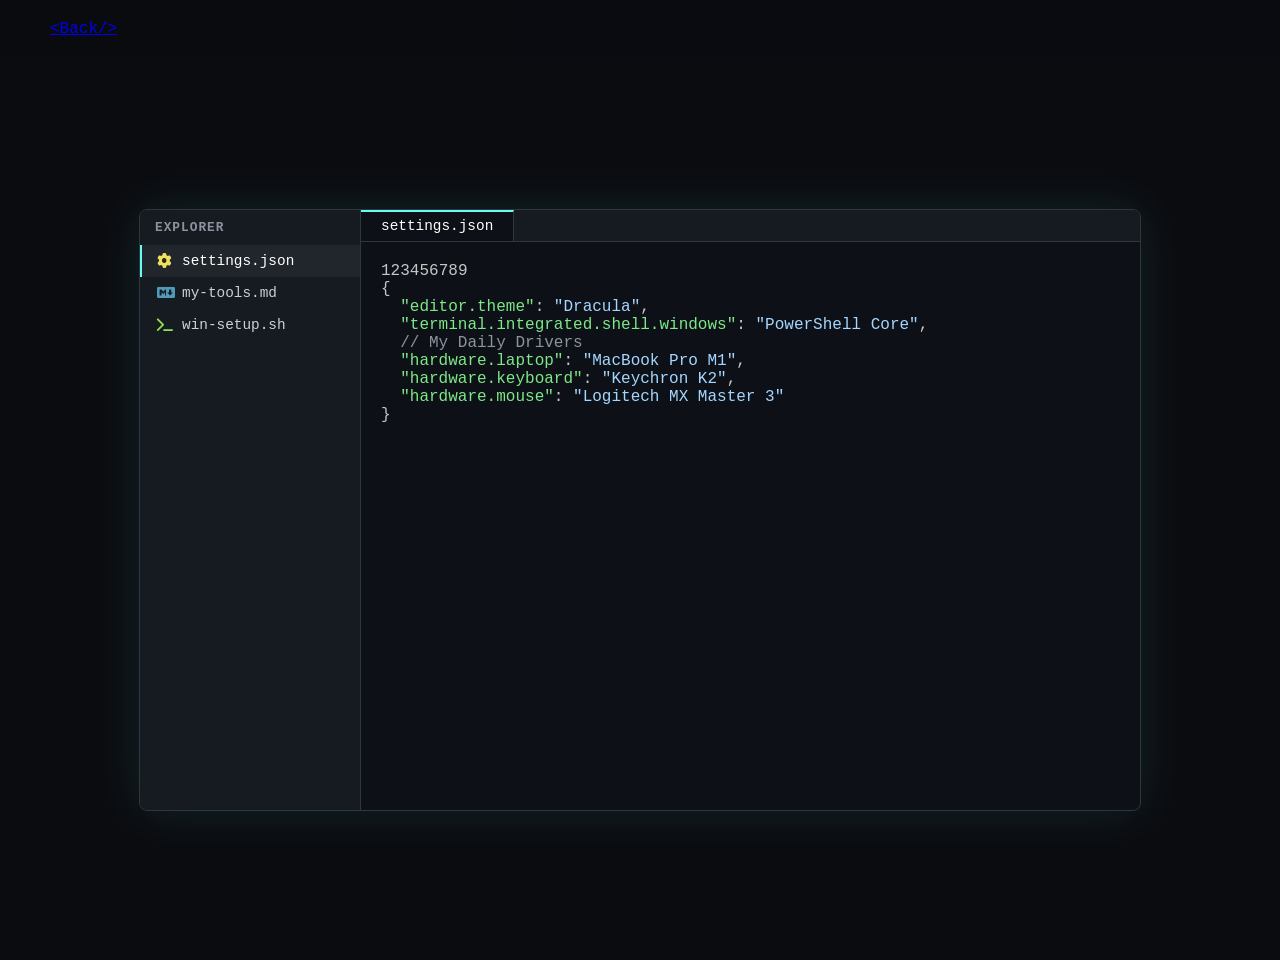
==== setup.html @ cd785102 "Add initial setup.html file with structure and content" ====
<!DOCTYPE html>
<html lang="en">
<head>
  <meta charset="UTF-8">
  <meta name="viewport" content="width=device-width, initial-scale=1.0">
  <title>My Setup | /uses</title>
  <link rel="stylesheet" href="styles.css">
  <link rel="stylesheet" href="https://cdnjs.cloudflare.com/ajax/libs/font-awesome/6.4.0/css/all.min.css">
</head>
<body class="setup-body">

  <nav class="navbar">
    <div class="logo"><a href="index.html">&lt;Back/&gt;</a></div>
  </nav>

  <div class="container setup-container">
    <div class="ide-window">
      
      <div class="ide-sidebar">
        <div class="sidebar-header">EXPLORER</div>
        <div class="file-item active" onclick="openFile('settings')">
          <i class="fas fa-cog file-icon json-icon"></i> settings.json
        </div>
        <div class="file-item" onclick="openFile('tools')">
          <i class="fab fa-markdown file-icon md-icon"></i> my-tools.md
        </div>
        <div class="file-item" onclick="openFile('scripts')">
          <i class="fas fa-terminal file-icon sh-icon"></i> win-setup.sh
        </div>
      </div>

      <div class="ide-content">
        
        <div class="ide-tabs">
          <div class="tab active" id="tab-settings">settings.json</div>
          <div class="tab" id="tab-tools" style="display:none;">my-tools.md</div>
          <div class="tab" id="tab-scripts" style="display:none;">win-setup.sh</div>
        </div>

        <div id="content-settings" class="code-view">
          <div class="line-numbers">
            <span>1</span><span>2</span><span>3</span><span>4</span><span>5</span><span>6</span><span>7</span><span>8</span><span>9</span>
          </div>
          <div class="code-text">
            <span class="bracket">{</span><br>
            &nbsp;&nbsp;<span class="key">"editor.theme"</span>: <span class="string">"Dracula"</span>,<br>
            &nbsp;&nbsp;<span class="key">"terminal.integrated.shell.windows"</span>: <span class="string">"PowerShell Core"</span>,<br>
            &nbsp;&nbsp;<span class="comment">// My Daily Drivers</span><br>
            &nbsp;&nbsp;<span class="key">"hardware.laptop"</span>: <span class="string">"MacBook Pro M1"</span>,<br>
            &nbsp;&nbsp;<span class="key">"hardware.keyboard"</span>: <span class="string">"Keychron K2"</span>,<br>
            &nbsp;&nbsp;<span class="key">"hardware.mouse"</span>: <span class="string">"Logitech MX Master 3"</span><br>
            <span class="bracket">}</span>
          </div>
        </div>

        <div id="content-tools" class="code-view" style="display:none;">
          <div class="markdown-view">
            <h1># My Software Arsenal</h1>
            <p>Here is a list of the tools I use to stay productive.</p>
            
            <br>
            <h2>## Privacy & Security</h2>
            <ul>
              <li><strong>Proton Mail:</strong> Encrypted email for safety.</li>
              <li><strong>Proton VPN:</strong> Essential for public Wi-Fi.</li>
              <li><strong>Bitwarden:</strong> Open source password management.</li>
            </ul>

            <br>
            <h2>## Development</h2>
            <ul>
              <li><strong>JetBrains Toolbox:</strong> The best way to manage IntelliJ, WebStorm, and PyCharm.</li>
              <li><strong>VS Code:</strong> For quick edits and web dev.</li>
              <li><strong>Docker Desktop:</strong> Containerization made easy.</li>
            </ul>
          </div>
        </div>

        <div id="content-scripts" class="code-view" style="display:none;">
          <div class="code-text">
            <span class="comment"># Windows Setup / Debloat Script</span><br>
            <span class="keyword">echo</span> <span class="string">"Starting system optimization..."</span><br>
            <br>
            <span class="comment"># 1. Install Package Manager (Winget/Scoop)</span><br>
            <span class="function">iwr</span> -useb get.scoop.sh | <span class="function">iex</span><br>
            <br>
            <span class="comment"># 2. Install Essentials</span><br>
            <span class="function">scoop</span> install git nodejs-lts python<br>
            <br>
            <span class="comment"># 3. Activation & Tools (Placeholder)</span><br>
            <span class="keyword">echo</span> <span class="string">"Running custom activation scripts..."</span><br>
            <span class="comment"># Add your preferred scripts here (e.g. MAS references)</span><br>
            <span class="function">./activate-all.ps1</span>
          </div>
        </div>

      </div>
    </div>
  </div>

  <script src="script.js"></script>
</body>
</html>
---- styles.css ----
/* --- Base Variables --- */
:root {
  --bg-color: #0b0c10;
  --bg-secondary: #1f2833;
  --accent: #66fcf1; /* Cyberpunk Cyan */
  --text-main: #c5c6c7;
  --sidebar-bg: #161b22;
  --ide-bg: #0d1117;
}

body { background-color: var(--bg-color); color: var(--text-main); margin: 0; font-family: 'Segoe UI', monospace; overflow-x: hidden; }

/* Matrix Background Canvas */
#matrixCanvas {
  position: fixed; top: 0; left: 0; width: 100%; height: 100%; z-index: -1; opacity: 0.15;
}

/* --- IDE Layout for setup.html --- */
.setup-container { display: flex; align-items: center; justify-content: center; min-height: 100vh; padding-top: 60px; }
.ide-window {
  display: flex; width: 90%; max-width: 1000px; height: 600px;
  background: var(--ide-bg); border: 1px solid #30363d; border-radius: 8px; overflow: hidden;
  box-shadow: 0 0 50px rgba(102, 252, 241, 0.1);
}

/* Sidebar */
.ide-sidebar { width: 220px; background: var(--sidebar-bg); border-right: 1px solid #30363d; display: flex; flex-direction: column; }
.sidebar-header { padding: 10px 15px; font-size: 0.8rem; font-weight: bold; color: #8b949e; letter-spacing: 1px; }
.file-item {
  padding: 8px 15px; cursor: pointer; display: flex; align-items: center; gap: 10px; font-size: 0.9rem; color: #c9d1d9; border-left: 2px solid transparent;
}
.file-item:hover { background: #21262d; }
.file-item.active { background: #21262d; border-left: 2px solid var(--accent); color: #fff; }
.file-icon { width: 15px; }
.json-icon { color: #f1e05a; }
.md-icon { color: #519aba; }
.sh-icon { color: #89e051; }

/* Main Content */
.ide-content { flex: 1; display: flex; flex-direction: column; }
.ide-tabs { display: flex; background: var(--sidebar-bg); height: 35px; border-bottom: 1px solid #30363d; }
.tab {
  padding: 0 20px; display: flex; align-items: center; font-size: 0.9rem; cursor: pointer; color: #8b949e; border-right: 1px solid #30363d;
}
.tab.active { background: var(--ide-bg); color: #fff; border-top: 2px solid var(--accent); }

.code-view { padding: 20px; font-family: 'Consolas', monospace; overflow-y: auto; height: 100%; }
.markdown-view h1 { color: var(--accent); font-size: 1.5rem; }
.markdown-view ul { margin-left: 20px; }
.markdown-view li { margin-bottom: 5px; }

/* Code Syntax Highlighting */
.key { color: #7ee787; } .string { color: #a5d6ff; } .comment { color: #8b949e; }
.keyword { color: #ff7b72; } .function { color: #d2a8ff; }

/* --- Marquee --- */
.tech-marquee { background: var(--accent); color: #000; padding: 10px 0; overflow: hidden; white-space: nowrap; transform: rotate(-2deg); margin: 50px 0; }
.marquee-content { display: inline-block; animation: scroll 20s linear infinite; }
.marquee-content span { font-weight: bold; font-size: 1.2rem; margin: 0 30px; text-transform: uppercase; }
@keyframes scroll { 0% { transform: translateX(0); } 100% { transform: translateX(-50%); } }

/* (Include previous Navbar and Hero styles here, keeping colors consistent with above) */
.navbar { position: fixed; width: 100%; padding: 20px 50px; display: flex; justify-content: space-between; z-index: 100; background: rgba(11, 12, 16, 0.9); }
.nav-links { list-style: none; display: flex; gap: 20px; }
.nav-links a { text-decoration: none; color: #fff; font-weight: 500; }
.hero { height: 100vh; display: flex; align-items: center; justify-content: center; text-align: center; }
.hero h1 { font-size: 4rem; margin: 0; }
.btn { padding: 10px 30px; border-radius: 5px; text-decoration: none; margin: 10px; display: inline-block; transition: 0.3s; }
.primary { background: var(--accent); color: #000; font-weight: bold; }
.secondary { border: 2px solid var(--accent); color: var(--accent); }
.secondary:hover { background: var(--accent); color: #000; }
.section { padding: 80px 20px; }
.project-card { background: var(--bg-secondary); padding: 30px; margin: 20px 0; border-
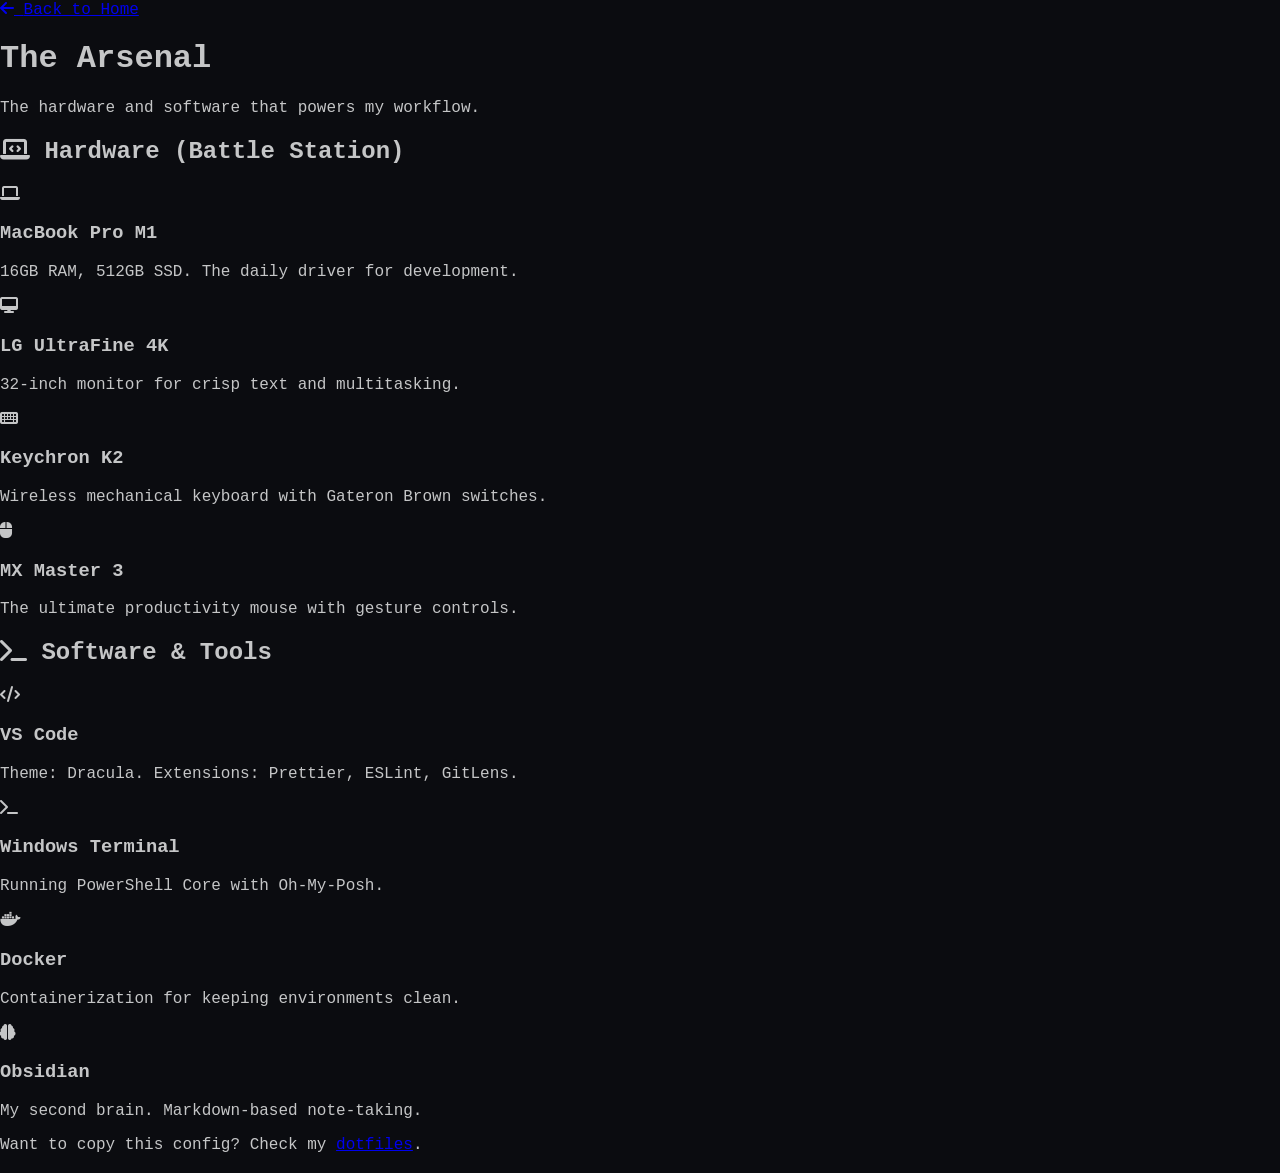
==== commit 8ef81388: "Refactor setup.html structure and content" ====
--- a/setup.html
+++ b/setup.html
@@ -7,96 +7,92 @@
   <link rel="stylesheet" href="styles.css">
   <link rel="stylesheet" href="https://cdnjs.cloudflare.com/ajax/libs/font-awesome/6.4.0/css/all.min.css">
 </head>
-<body class="setup-body">
+<body>
 
-  <nav class="navbar">
-    <div class="logo"><a href="index.html">&lt;Back/&gt;</a></div>
-  </nav>
+  <div class="cursor-dot"></div>
+  <div class="cursor-outline"></div>
 
-  <div class="container setup-container">
-    <div class="ide-window">
-      
-      <div class="ide-sidebar">
-        <div class="sidebar-header">EXPLORER</div>
-        <div class="file-item active" onclick="openFile('settings')">
-          <i class="fas fa-cog file-icon json-icon"></i> settings.json
-        </div>
-        <div class="file-item" onclick="openFile('tools')">
-          <i class="fab fa-markdown file-icon md-icon"></i> my-tools.md
-        </div>
-        <div class="file-item" onclick="openFile('scripts')">
-          <i class="fas fa-terminal file-icon sh-icon"></i> win-setup.sh
-        </div>
-      </div>
+  <div class="background-mesh"></div>
 
-      <div class="ide-content">
+  <a href="index.html" class="back-floater glass">
+    <i class="fas fa-arrow-left"></i> <span>Back to Home</span>
+  </a>
+
+  <div class="container setup-page">
+    <header class="setup-header">
+      <h1 class="glitch-text">The Arsenal</h1>
+      <p>The hardware and software that powers my workflow.</p>
+    </header>
+
+    <section class="setup-category">
+      <h2 class="category-title"><i class="fas fa-laptop-code"></i> Hardware (Battle Station)</h2>
+      <div class="setup-grid">
         
-        <div class="ide-tabs">
-          <div class="tab active" id="tab-settings">settings.json</div>
-          <div class="tab" id="tab-tools" style="display:none;">my-tools.md</div>
-          <div class="tab" id="tab-scripts" style="display:none;">win-setup.sh</div>
+        <div class="setup-card glass-card" data-tilt>
+          <div class="icon-box"><i class="fas fa-laptop"></i></div>
+          <h3>MacBook Pro M1</h3>
+          <p>16GB RAM, 512GB SSD. The daily driver for development.</p>
         </div>
 
-        <div id="content-settings" class="code-view">
-          <div class="line-numbers">
-            <span>1</span><span>2</span><span>3</span><span>4</span><span>5</span><span>6</span><span>7</span><span>8</span><span>9</span>
-          </div>
-          <div class="code-text">
-            <span class="bracket">{</span><br>
-            &nbsp;&nbsp;<span class="key">"editor.theme"</span>: <span class="string">"Dracula"</span>,<br>
-            &nbsp;&nbsp;<span class="key">"terminal.integrated.shell.windows"</span>: <span class="string">"PowerShell Core"</span>,<br>
-            &nbsp;&nbsp;<span class="comment">// My Daily Drivers</span><br>
-            &nbsp;&nbsp;<span class="key">"hardware.laptop"</span>: <span class="string">"MacBook Pro M1"</span>,<br>
-            &nbsp;&nbsp;<span class="key">"hardware.keyboard"</span>: <span class="string">"Keychron K2"</span>,<br>
-            &nbsp;&nbsp;<span class="key">"hardware.mouse"</span>: <span class="string">"Logitech MX Master 3"</span><br>
-            <span class="bracket">}</span>
-          </div>
+        <div class="setup-card glass-card" data-tilt>
+          <div class="icon-box"><i class="fas fa-desktop"></i></div>
+          <h3>LG UltraFine 4K</h3>
+          <p>32-inch monitor for crisp text and multitasking.</p>
         </div>
 
-        <div id="content-tools" class="code-view" style="display:none;">
-          <div class="markdown-view">
-            <h1># My Software Arsenal</h1>
-            <p>Here is a list of the tools I use to stay productive.</p>
-            
-            <br>
-            <h2>## Privacy & Security</h2>
-            <ul>
-              <li><strong>Proton Mail:</strong> Encrypted email for safety.</li>
-              <li><strong>Proton VPN:</strong> Essential for public Wi-Fi.</li>
-              <li><strong>Bitwarden:</strong> Open source password management.</li>
-            </ul>
-
-            <br>
-            <h2>## Development</h2>
-            <ul>
-              <li><strong>JetBrains Toolbox:</strong> The best way to manage IntelliJ, WebStorm, and PyCharm.</li>
-              <li><strong>VS Code:</strong> For quick edits and web dev.</li>
-              <li><strong>Docker Desktop:</strong> Containerization made easy.</li>
-            </ul>
-          </div>
+        <div class="setup-card glass-card" data-tilt>
+          <div class="icon-box"><i class="fas fa-keyboard"></i></div>
+          <h3>Keychron K2</h3>
+          <p>Wireless mechanical keyboard with Gateron Brown switches.</p>
         </div>
 
-        <div id="content-scripts" class="code-view" style="display:none;">
-          <div class="code-text">
-            <span class="comment"># Windows Setup / Debloat Script</span><br>
-            <span class="keyword">echo</span> <span class="string">"Starting system optimization..."</span><br>
-            <br>
-            <span class="comment"># 1. Install Package Manager (Winget/Scoop)</span><br>
-            <span class="function">iwr</span> -useb get.scoop.sh | <span class="function">iex</span><br>
-            <br>
-            <span class="comment"># 2. Install Essentials</span><br>
-            <span class="function">scoop</span> install git nodejs-lts python<br>
-            <br>
-            <span class="comment"># 3. Activation & Tools (Placeholder)</span><br>
-            <span class="keyword">echo</span> <span class="string">"Running custom activation scripts..."</span><br>
-            <span class="comment"># Add your preferred scripts here (e.g. MAS references)</span><br>
-            <span class="function">./activate-all.ps1</span>
-          </div>
+        <div class="setup-card glass-card" data-tilt>
+          <div class="icon-box"><i class="fas fa-mouse"></i></div>
+          <h3>MX Master 3</h3>
+          <p>The ultimate productivity mouse with gesture controls.</p>
         </div>
 
       </div>
+    </section>
+
+    <section class="setup-category">
+      <h2 class="category-title"><i class="fas fa-terminal"></i> Software & Tools</h2>
+      <div class="setup-grid">
+        
+        <div class="setup-card glass-card" data-tilt>
+          <div class="icon-box code"><i class="fas fa-code"></i></div>
+          <h3>VS Code</h3>
+          <p>Theme: Dracula. Extensions: Prettier, ESLint, GitLens.</p>
+        </div>
+
+        <div class="setup-card glass-card" data-tilt>
+          <div class="icon-box terminal"><i class="fas fa-terminal"></i></div>
+          <h3>Windows Terminal</h3>
+          <p>Running PowerShell Core with Oh-My-Posh.</p>
+        </div>
+
+        <div class="setup-card glass-card" data-tilt>
+          <div class="icon-box docker"><i class="fab fa-docker"></i></div>
+          <h3>Docker</h3>
+          <p>Containerization for keeping environments clean.</p>
+        </div>
+
+        <div class="setup-card glass-card" data-tilt>
+          <div class="icon-box obsidian"><i class="fas fa-brain"></i></div>
+          <h3>Obsidian</h3>
+          <p>My second brain. Markdown-based note-taking.</p>
+        </div>
+
+      </div>
+    </section>
+
+  </div>
+
+  <footer class="glass-footer">
+    <div class="container footer-content">
+      <p>Want to copy this config? Check my <a href="#" class="accent">dotfiles</a>.</p>
     </div>
-  </div>
+  </footer>
 
   <script src="script.js"></script>
 </body>
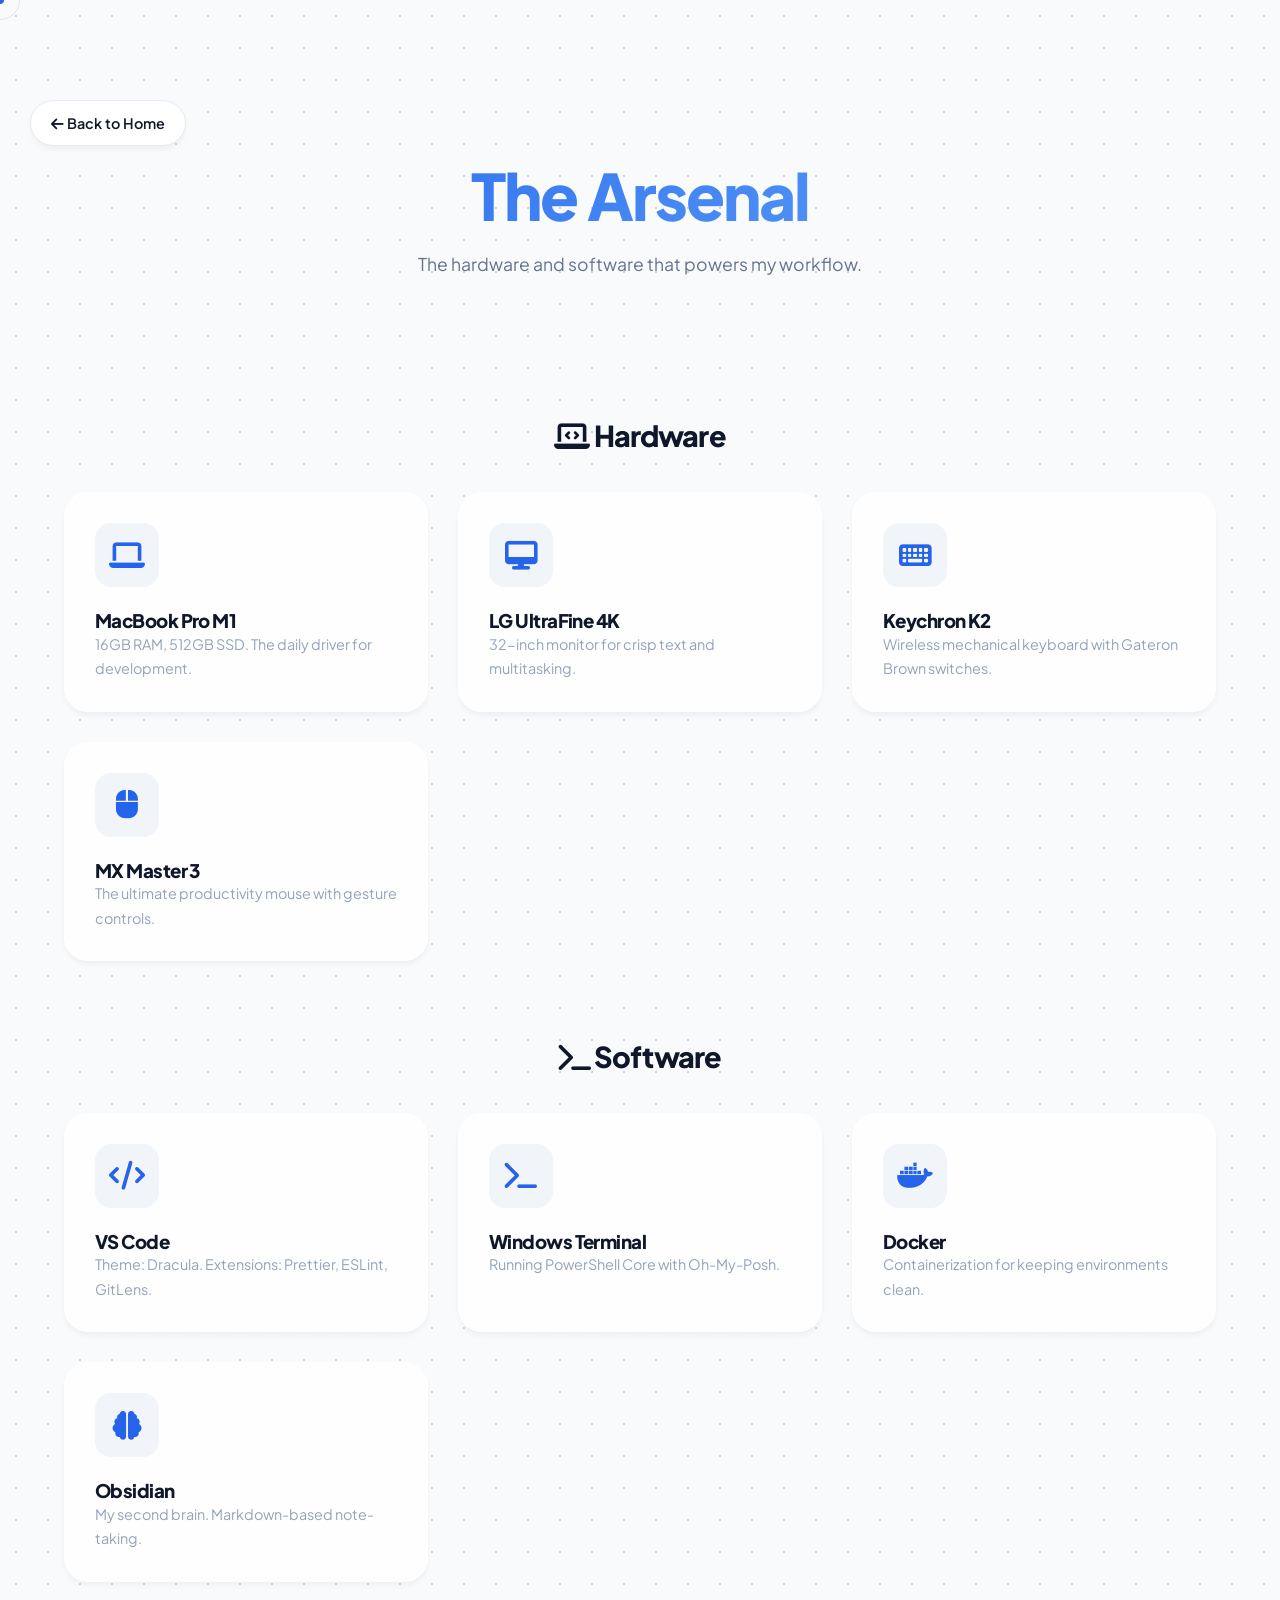
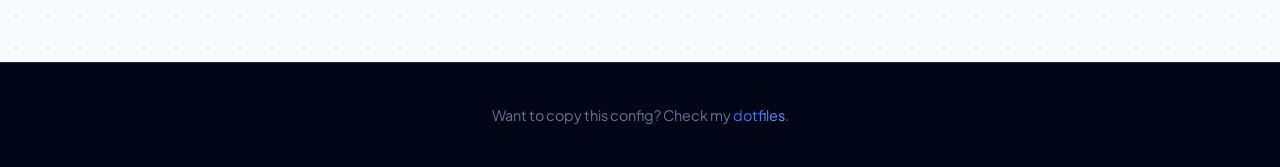
==== commit e9ea270b: "dasssd" ====
--- a/setup.html
+++ b/setup.html
@@ -6,81 +6,78 @@
   <title>My Setup | /uses</title>
   <link rel="stylesheet" href="styles.css">
   <link rel="stylesheet" href="https://cdnjs.cloudflare.com/ajax/libs/font-awesome/6.4.0/css/all.min.css">
+  <link href="https://fonts.googleapis.com/css2?family=Plus+Jakarta+Sans:wght@300;400;500;600;700;800&display=swap" rel="stylesheet">
 </head>
-<body>
+<body class="bg-light-pattern"> <div class="cursor-dot"></div>
+  <div class="cursor-circle"></div>
 
-  <div class="cursor-dot"></div>
-  <div class="cursor-outline"></div>
-
-  <div class="background-mesh"></div>
-
-  <a href="index.html" class="back-floater glass">
+  <a href="index.html" class="back-floater">
     <i class="fas fa-arrow-left"></i> <span>Back to Home</span>
   </a>
 
   <div class="container setup-page">
     <header class="setup-header">
-      <h1 class="glitch-text">The Arsenal</h1>
-      <p>The hardware and software that powers my workflow.</p>
+      <h1 class="text-primary">The Arsenal</h1>
+      <p class="section-subtitle center">The hardware and software that powers my workflow.</p>
     </header>
 
     <section class="setup-category">
-      <h2 class="category-title"><i class="fas fa-laptop-code"></i> Hardware (Battle Station)</h2>
+      <h2 class="section-title center" style="font-size: 1.8rem; margin-bottom: 40px;"><i class="fas fa-laptop-code"></i> Hardware</h2>
       <div class="setup-grid">
-        
-        <div class="setup-card glass-card" data-tilt>
-          <div class="icon-box"><i class="fas fa-laptop"></i></div>
+
+        <div class="setup-card glass-card">
+          <div class="bento-icon"><i class="fas fa-laptop"></i></div>
           <h3>MacBook Pro M1</h3>
-          <p>16GB RAM, 512GB SSD. The daily driver for development.</p>
+          <p class="contact-desc" style="font-size: 0.9rem; margin-bottom: 0;">16GB RAM, 512GB SSD. The daily driver for development.</p>
         </div>
 
-        <div class="setup-card glass-card" data-tilt>
-          <div class="icon-box"><i class="fas fa-desktop"></i></div>
+        <div class="setup-card glass-card">
+          <div class="bento-icon"><i class="fas fa-desktop"></i></div>
           <h3>LG UltraFine 4K</h3>
-          <p>32-inch monitor for crisp text and multitasking.</p>
+          <p class="contact-desc" style="font-size: 0.9rem; margin-bottom: 0;">32-inch monitor for crisp text and multitasking.</p>
         </div>
 
-        <div class="setup-card glass-card" data-tilt>
-          <div class="icon-box"><i class="fas fa-keyboard"></i></div>
+        <div class="setup-card glass-card">
+          <div class="bento-icon"><i class="fas fa-keyboard"></i></div>
           <h3>Keychron K2</h3>
-          <p>Wireless mechanical keyboard with Gateron Brown switches.</p>
+          <p class="contact-desc" style="font-size: 0.9rem; margin-bottom: 0;">Wireless mechanical keyboard with Gateron Brown switches.</p>
         </div>
 
-        <div class="setup-card glass-card" data-tilt>
-          <div class="icon-box"><i class="fas fa-mouse"></i></div>
+        <div class="setup-card glass-card">
+          <div class="bento-icon"><i class="fas fa-mouse"></i></div>
           <h3>MX Master 3</h3>
-          <p>The ultimate productivity mouse with gesture controls.</p>
+          <p class="contact-desc" style="font-size: 0.9rem; margin-bottom: 0;">The ultimate productivity mouse with gesture controls.</p>
         </div>
 
       </div>
     </section>
 
     <section class="setup-category">
-      <h2 class="category-title"><i class="fas fa-terminal"></i> Software & Tools</h2>
+      <h2 class="section-title center" style="font-size: 1.8rem; margin-bottom: 40px;"><i class="fas fa-terminal"></i> Software</h2>
       <div class="setup-grid">
-        
-        <div class="setup-card glass-card" data-tilt>
-          <div class="icon-box code"><i class="fas fa-code"></i></div>
+
+        <div class="setup-card glass-card">
+          <div class="bento-icon"><i class="fas fa-code"></i></div>
           <h3>VS Code</h3>
-          <p>Theme: Dracula. Extensions: Prettier, ESLint, GitLens.</p>
+          <p class="contact-desc" style="font-size: 0.9rem; margin-bottom: 0;">Theme: Dracula. Extensions: Prettier, ESLint, GitLens.</p>
         </div>
 
-        <div class="setup-card glass-card" data-tilt>
-          <div class="icon-box terminal"><i class="fas fa-terminal"></i></div>
+        <div class="setup-card glass-card">
+          <div class="bento-icon"><i class="fas fa-terminal"></i></div>
           <h3>Windows Terminal</h3>
-          <p>Running PowerShell Core with Oh-My-Posh.</p>
+          <p class="contact-desc" style="font-size: 0.9rem; margin-bottom: 0;">Running PowerShell Core with Oh-My-Posh.</p>
         </div>
 
-        <div class="setup-card glass-card" data-tilt>
-          <div class="icon-box docker"><i class="fab fa-docker"></i></div>
+        <div class="setup-card glass-card">
+          <div class="bento-icon"><i class="fab fa-docker"></i></div>
           <h3>Docker</h3>
-          <p>Containerization for keeping environments clean.</p>
+          <p class="contact-desc" style="font-size: 0.9rem; margin-bottom: 0;">Containerization for keeping environments clean.</p>
         </div>
 
-        <div class="setup-card glass-card" data-tilt>
-          <div class="icon-box obsidian"><i class="fas fa-brain"></i></div>
+        <div class="setup-card glass-card">
+          <div class="bento-icon"><i class="fas fa-brain"></i></div>
           <h3>Obsidian</h3>
-          <p>My second brain. Markdown-based note-taking.</p>
+          <p class="contact-desc" style="font-size: 0.9rem; margin-bottom: 0;">My second brain. Markdown-based note-taking.</p>
         </div>
 
       </div>
@@ -88,12 +85,12 @@
 
   </div>
 
-  <footer class="glass-footer">
+  <footer class="footer">
     <div class="container footer-content">
-      <p>Want to copy this config? Check my <a href="#" class="accent">dotfiles</a>.</p>
+      <p>Want to copy this config? Check my <a href="#" class="text-primary">dotfiles</a>.</p>
     </div>
   </footer>
 
   <script src="script.js"></script>
 </body>
-</html>
+</html>
--- a/styles.css
+++ b/styles.css
@@ -1,73 +1,240 @@
-/* --- Base Variables --- */
+/* --- Variables --- */
 :root {
-  --bg-color: #0b0c10;
-  --bg-secondary: #1f2833;
-  --accent: #66fcf1; /* Cyberpunk Cyan */
-  --text-main: #c5c6c7;
-  --sidebar-bg: #161b22;
-  --ide-bg: #0d1117;
-}
-
-body { background-color: var(--bg-color); color: var(--text-main); margin: 0; font-family: 'Segoe UI', monospace; overflow-x: hidden; }
-
-/* Matrix Background Canvas */
-#matrixCanvas {
-  position: fixed; top: 0; left: 0; width: 100%; height: 100%; z-index: -1; opacity: 0.15;
-}
-
-/* --- IDE Layout for setup.html --- */
-.setup-container { display: flex; align-items: center; justify-content: center; min-height: 100vh; padding-top: 60px; }
-.ide-window {
-  display: flex; width: 90%; max-width: 1000px; height: 600px;
-  background: var(--ide-bg); border: 1px solid #30363d; border-radius: 8px; overflow: hidden;
-  box-shadow: 0 0 50px rgba(102, 252, 241, 0.1);
-}
-
-/* Sidebar */
-.ide-sidebar { width: 220px; background: var(--sidebar-bg); border-right: 1px solid #30363d; display: flex; flex-direction: column; }
-.sidebar-header { padding: 10px 15px; font-size: 0.8rem; font-weight: bold; color: #8b949e; letter-spacing: 1px; }
-.file-item {
-  padding: 8px 15px; cursor: pointer; display: flex; align-items: center; gap: 10px; font-size: 0.9rem; color: #c9d1d9; border-left: 2px solid transparent;
-}
-.file-item:hover { background: #21262d; }
-.file-item.active { background: #21262d; border-left: 2px solid var(--accent); color: #fff; }
-.file-icon { width: 15px; }
-.json-icon { color: #f1e05a; }
-.md-icon { color: #519aba; }
-.sh-icon { color: #89e051; }
-
-/* Main Content */
-.ide-content { flex: 1; display: flex; flex-direction: column; }
-.ide-tabs { display: flex; background: var(--sidebar-bg); height: 35px; border-bottom: 1px solid #30363d; }
-.tab {
-  padding: 0 20px; display: flex; align-items: center; font-size: 0.9rem; cursor: pointer; color: #8b949e; border-right: 1px solid #30363d;
-}
-.tab.active { background: var(--ide-bg); color: #fff; border-top: 2px solid var(--accent); }
-
-.code-view { padding: 20px; font-family: 'Consolas', monospace; overflow-y: auto; height: 100%; }
-.markdown-view h1 { color: var(--accent); font-size: 1.5rem; }
-.markdown-view ul { margin-left: 20px; }
-.markdown-view li { margin-bottom: 5px; }
-
-/* Code Syntax Highlighting */
-.key { color: #7ee787; } .string { color: #a5d6ff; } .comment { color: #8b949e; }
-.keyword { color: #ff7b72; } .function { color: #d2a8ff; }
-
-/* --- Marquee --- */
-.tech-marquee { background: var(--accent); color: #000; padding: 10px 0; overflow: hidden; white-space: nowrap; transform: rotate(-2deg); margin: 50px 0; }
-.marquee-content { display: inline-block; animation: scroll 20s linear infinite; }
-.marquee-content span { font-weight: bold; font-size: 1.2rem; margin: 0 30px; text-transform: uppercase; }
-@keyframes scroll { 0% { transform: translateX(0); } 100% { transform: translateX(-50%); } }
-
-/* (Include previous Navbar and Hero styles here, keeping colors consistent with above) */
-.navbar { position: fixed; width: 100%; padding: 20px 50px; display: flex; justify-content: space-between; z-index: 100; background: rgba(11, 12, 16, 0.9); }
-.nav-links { list-style: none; display: flex; gap: 20px; }
-.nav-links a { text-decoration: none; color: #fff; font-weight: 500; }
-.hero { height: 100vh; display: flex; align-items: center; justify-content: center; text-align: center; }
-.hero h1 { font-size: 4rem; margin: 0; }
-.btn { padding: 10px 30px; border-radius: 5px; text-decoration: none; margin: 10px; display: inline-block; transition: 0.3s; }
-.primary { background: var(--accent); color: #000; font-weight: bold; }
-.secondary { border: 2px solid var(--accent); color: var(--accent); }
-.secondary:hover { background: var(--accent); color: #000; }
-.section { padding: 80px 20px; }
-.project-card { background: var(--bg-secondary); padding: 30px; margin: 20px 0; border-
+  --primary: #2563eb; /* Vibrant Blue */
+  --primary-dark: #1e40af;
+  --primary-light: #60a5fa;
+  --secondary: #f1f5f9;
+  --text-main: #0f172a; /* Slate 900 */
+  --text-muted: #64748b; /* Slate 500 */
+  --bg-white: #ffffff;
+  --bg-off: #f8fafc;
+  --border: rgba(226, 232, 240, 0.8);
+  --glass-bg: rgba(255, 255, 255, 0.7);
+  --glass-border: rgba(255, 255, 255, 0.6);
+  --shadow-sm: 0 4px 6px -1px rgba(0, 0, 0, 0.05);
+  --shadow-lg: 0 20px 25px -5px rgba(0, 0, 0, 0.1), 0 10px 10px -5px rgba(0, 0, 0, 0.04);
+  --font-main: 'Plus Jakarta Sans', sans-serif;
+  --easing: cubic-bezier(0.22, 1, 0.36, 1); /* Smooth apple-like easing */
+}
+
+/* --- Base & Reset --- */
+* { margin: 0; padding: 0; box-sizing: border-box; }
+
+html { scroll-behavior: smooth; }
+
+body {
+  font-family: var(--font-main);
+  color: var(--text-main);
+  background: var(--bg-white);
+  line-height: 1.7;
+  overflow-x: hidden;
+  cursor: none; /* Custom cursor active */
+}
+
+/* Mobile Fallback */
+@media (max-width: 768px) {
+  body { cursor: auto; }
+}
+
+a, button { cursor: none; }
+a { text-decoration: none; color: inherit; transition: color 0.3s var(--easing); }
+h1, h2, h3, h4 { font-weight: 800; color: var(--text-main); line-height: 1.1; letter-spacing: -0.03em; }
+ul { list-style: none; }
+
+/* --- Custom Cursor (The "Fun" Part) --- */
+.cursor-dot {
+  width: 8px; height: 8px; background-color: var(--primary); border-radius: 50%;
+  position: fixed; top: 0; left: 0; transform: translate(-50%, -50%); z-index: 9999; pointer-events: none;
+  display: none;
+}
+.cursor-circle {
+  width: 40px; height: 40px; border: 1.5px solid var(--text-main); border-radius: 50%;
+  position: fixed; top: 0; left: 0; transform: translate(-50%, -50%); z-index: 9998; pointer-events: none;
+  transition: width 0.3s var(--easing), height 0.3s var(--easing), background-color 0.3s, border-color 0.3s;
+  mix-blend-mode: difference; /* Cool color inversion effect */
+  display: none;
+}
+
+@media (min-width: 768px) {
+  .cursor-dot, .cursor-circle { display: block; }
+}
+
+body.hovering .cursor-circle {
+  width: 70px; height: 70px;
+  background-color: #fff;
+  border-color: transparent;
+  opacity: 0.8;
+}
+body.hovering .cursor-dot { opacity: 0; }
+
+/* --- Navigation --- */
+.navbar {
+  position: fixed; top: 0; width: 100%; height: 80px;
+  background: rgba(255, 255, 255, 0.85); backdrop-filter: blur(16px);
+  -webkit-backdrop-filter: blur(16px);
+  z-index: 1000; display: flex; align-items: center;
+  border-bottom: 1px solid var(--border);
+}
+.nav-container { display: flex; justify-content: space-between; align-items: center; width: 100%; }
+.logo { font-size: 1.5rem; font-weight: 800; }
+.logo .dot { color: var(--primary); }
+.nav-links { display: flex; gap: 40px; }
+.nav-links a { font-weight: 600; font-size: 0.95rem; color: var(--text-muted); }
+.nav-links a:hover { color: var(--primary); }
+.btn-nav {
+  padding: 10px 24px; background: var(--text-main); color: #fff !important;
+  border-radius: 100px; font-weight: 600; transition: transform 0.2s var(--easing);
+}
+.btn-nav:hover { transform: scale(1.05); background: var(--primary); }
+.hamburger { display: none; font-size: 1.5rem; cursor: pointer; }
+
+/* --- Hero Section --- */
+.hero { padding: 180px 0 120px; position: relative; overflow: hidden; }
+.hero-bg-accent {
+  position: absolute; top: -40%; right: -10%; width: 800px; height: 800px;
+  background: radial-gradient(circle, rgba(37, 99, 235, 0.08) 0%, rgba(255,255,255,0) 70%);
+  border-radius: 50%; z-index: -1; filter: blur(60px);
+}
+.hero-content { max-width: 900px; position: relative; }
+.badge {
+  display: inline-block; background: var(--secondary); color: var(--primary);
+  padding: 8px 16px; border-radius: 30px; font-weight: 700; font-size: 0.8rem;
+  margin-bottom: 24px; text-transform: uppercase; letter-spacing: 0.05em;
+}
+.hero h1 { font-size: 4.5rem; margin-bottom: 24px; color: var(--text-main); }
+.text-primary {
+  background: linear-gradient(135deg, var(--primary) 0%, var(--primary-light) 100%);
+  -webkit-background-clip: text; -webkit-text-fill-color: transparent;
+}
+.hero-text { font-size: 1.35rem; color: var(--text-muted); margin-bottom: 40px; max-width: 650px; font-weight: 400; }
+.hero-btns { display: flex; gap: 16px; }
+
+/* Buttons */
+.btn {
+  display: inline-flex; align-items: center; justify-content: center;
+  padding: 16px 38px; border-radius: 12px; font-weight: 600; transition: 0.3s var(--easing);
+  font-size: 1rem;
+}
+.btn.primary { background: var(--text-main); color: #fff; border: 2px solid var(--text-main); }
+.btn.primary:hover { background: var(--primary); border-color: var(--primary); transform: translateY(-3px); box-shadow: var(--shadow-lg); }
+.btn.secondary { background: transparent; color: var(--text-main); border: 2px solid var(--border); }
+.btn.secondary:hover { border-color: var(--text-main); background: #fff; }
+.btn.primary-white { background: #fff; color: var(--primary); }
+
+/* --- Sections --- */
+.section { padding: 120px 0; }
+.bg-light-pattern {
+  background-color: var(--bg-off);
+  background-image: radial-gradient(#cbd5e1 1.5px, transparent 1.5px);
+  background-size: 32px 32px;
+}
+
+/* Glass Container */
+.glass-container {
+  background: var(--glass-bg); backdrop-filter: blur(20px);
+  border: 1px solid var(--glass-border); box-shadow: var(--shadow-lg);
+  border-radius: 32px; padding: 80px; position: relative; overflow: hidden;
+}
+
+.section-title { font-size: 2.75rem; margin-bottom: 20px; }
+.section-title.center { text-align: center; }
+.section-subtitle.center { text-align: center; color: var(--text-muted); margin-bottom: 60px; font-size: 1.1rem; }
+
+/* About Grid */
+.split-layout { display: grid; grid-template-columns: 1.2fr 1fr; gap: 80px; align-items: center; }
+.stats-row { display: flex; gap: 50px; margin-top: 50px; border-top: 1px solid var(--border); padding-top: 40px; }
+.stat-item h3 { font-size: 2.5rem; color: var(--primary); margin-bottom: 5px; }
+.stat-item p { font-size: 0.85rem; color: var(--text-muted); font-weight: 700; text-transform: uppercase; letter-spacing: 0.05em; }
+
+/* Skills Tags */
+.skills-card { padding: 10px; }
+.skill-group { margin-bottom: 30px; }
+.skill-label { display: block; font-size: 0.85rem; color: var(--text-muted); font-weight: 700; margin-bottom: 12px; text-transform: uppercase; letter-spacing: 0.05em; }
+.tags { display: flex; flex-wrap: wrap; gap: 12px; }
+.tags span {
+  background: #fff; color: var(--text-main); padding: 8px 18px;
+  border-radius: 100px; font-size: 0.9rem; font-weight: 600;
+  border: 1px solid var(--border); transition: 0.2s;
+}
+.tags span:hover { border-color: var(--primary); color: var(--primary); transform: translateY(-2px); }
+
+/* Timeline */
+.timeline { max-width: 800px; margin: 0 auto; padding-left: 20px; border-left: 2px solid var(--border); }
+.timeline-item { position: relative; margin-bottom: 60px; padding-left: 40px; }
+.timeline-marker {
+  position: absolute; left: -11px; top: 0; width: 20px; height: 20px;
+  background: var(--bg-white); border: 5px solid var(--primary); border-radius: 50%;
+  z-index: 1; transition: 0.3s;
+}
+.timeline-content {
+  background: #fff; padding: 32px; border-radius: 20px;
+  box-shadow: var(--shadow-sm); border: 1px solid var(--border);
+  transition: 0.3s var(--easing);
+}
+.timeline-content:hover { transform: translateY(-5px); box-shadow: var(--shadow-lg); border-color: var(--primary-light); }
+.timeline-content .date { font-size: 0.85rem; font-weight: 700; color: var(--primary); text-transform: uppercase; margin-bottom: 8px; display: block; }
+
+/* Bento Grid */
+.bento-grid { display: grid; grid-template-columns: repeat(3, 1fr); gap: 24px; max-width: 1100px; margin: 0 auto; }
+.bento-box {
+  background: #fff; border: 1px solid var(--border); border-radius: 24px; padding: 36px;
+  display: flex; flex-direction: column; height: 100%;
+  /* 3D Transform Prep */
+  transform-style: preserve-3d; transform: perspective(1000px);
+}
+.hardware-box { grid-column: span 2; }
+.bento-icon {
+  font-size: 1.8rem; color: var(--primary); margin-bottom: 24px;
+  background: var(--secondary); width: 64px; height: 64px;
+  display: flex; align-items: center; justify-content: center; border-radius: 16px;
+}
+.gear-list li { display: flex; justify-content: space-between; padding: 12px 0; border-bottom: 1px solid var(--secondary); font-size: 1rem; }
+.gear-list li:last-child { border-bottom: none; }
+.decorative-box {
+  background: linear-gradient(135deg, var(--primary) 0%, var(--primary-dark) 100%);
+  color: #fff; align-items: center; justify-content: center; text-align: center; border: none;
+}
+
+/* Contact */
+.bg-dark { background: #020617; }
+.white { color: #fff; }
+.center-text { text-align: center; }
+.contact-desc { color: #94a3b8; margin-bottom: 40px; font-size: 1.2rem; }
+.social-links { display: flex; justify-content: center; gap: 30px; margin-top: 50px; }
+.social-links a { color: #fff; font-size: 1.8rem; opacity: 0.6; transition: 0.3s; }
+.social-links a:hover { opacity: 1; transform: translateY(-5px); color: var(--primary-light); }
+.footer { padding: 40px 0; text-align: center; color: var(--text-muted); border-top: 1px solid #1e293b; background: #020617; font-size: 0.9rem; }
+
+/* Utilities */
+.container { max-width: 1200px; margin: 0 auto; padding: 0 24px; }
+
+/* Setup Page Specifics */
+.setup-header { text-align: center; padding: 160px 0 80px; }
+.setup-header h1 { font-size: 4rem; margin-bottom: 20px; }
+.setup-grid { display: grid; grid-template-columns: repeat(auto-fit, minmax(280px, 1fr)); gap: 30px; margin-bottom: 80px; }
+.glass-card {
+  background: rgba(255,255,255,0.8); backdrop-filter: blur(12px); border: 1px solid #fff;
+  border-radius: 24px; padding: 30px; box-shadow: var(--shadow-sm);
+  /* 3D Transform Prep */
+  transform-style: preserve-3d; transform: perspective(1000px);
+}
+.back-floater {
+  position: fixed; top: 100px; left: 30px; z-index: 100;
+  padding: 10px 20px; background: #fff; border-radius: 50px;
+  box-shadow: var(--shadow-sm); font-weight: 600; font-size: 0.9rem;
+  border: 1px solid var(--border);
+}
+
+/* Scroll Animation Classes (used by JS) */
+.hidden-fade { opacity: 0; transform: translateY(30px); transition: opacity 0.8s var(--easing), transform 0.8s var(--easing); }
+.show-fade { opacity: 1; transform: translateY(0); }
+
+@media (max-width: 768px) {
+  .hero h1 { font-size: 3rem; }
+  .split-layout, .bento-grid { grid-template-columns: 1fr; }
+  .hardware-box { grid-column: span 1; }
+  .nav-links { display: none; }
+  .hamburger { display: block; }
+  .glass-container { padding: 40px 24px; }
+  .back-floater { top: auto; bottom: 30px; left: 50%; transform: translateX(-50%); }
+}
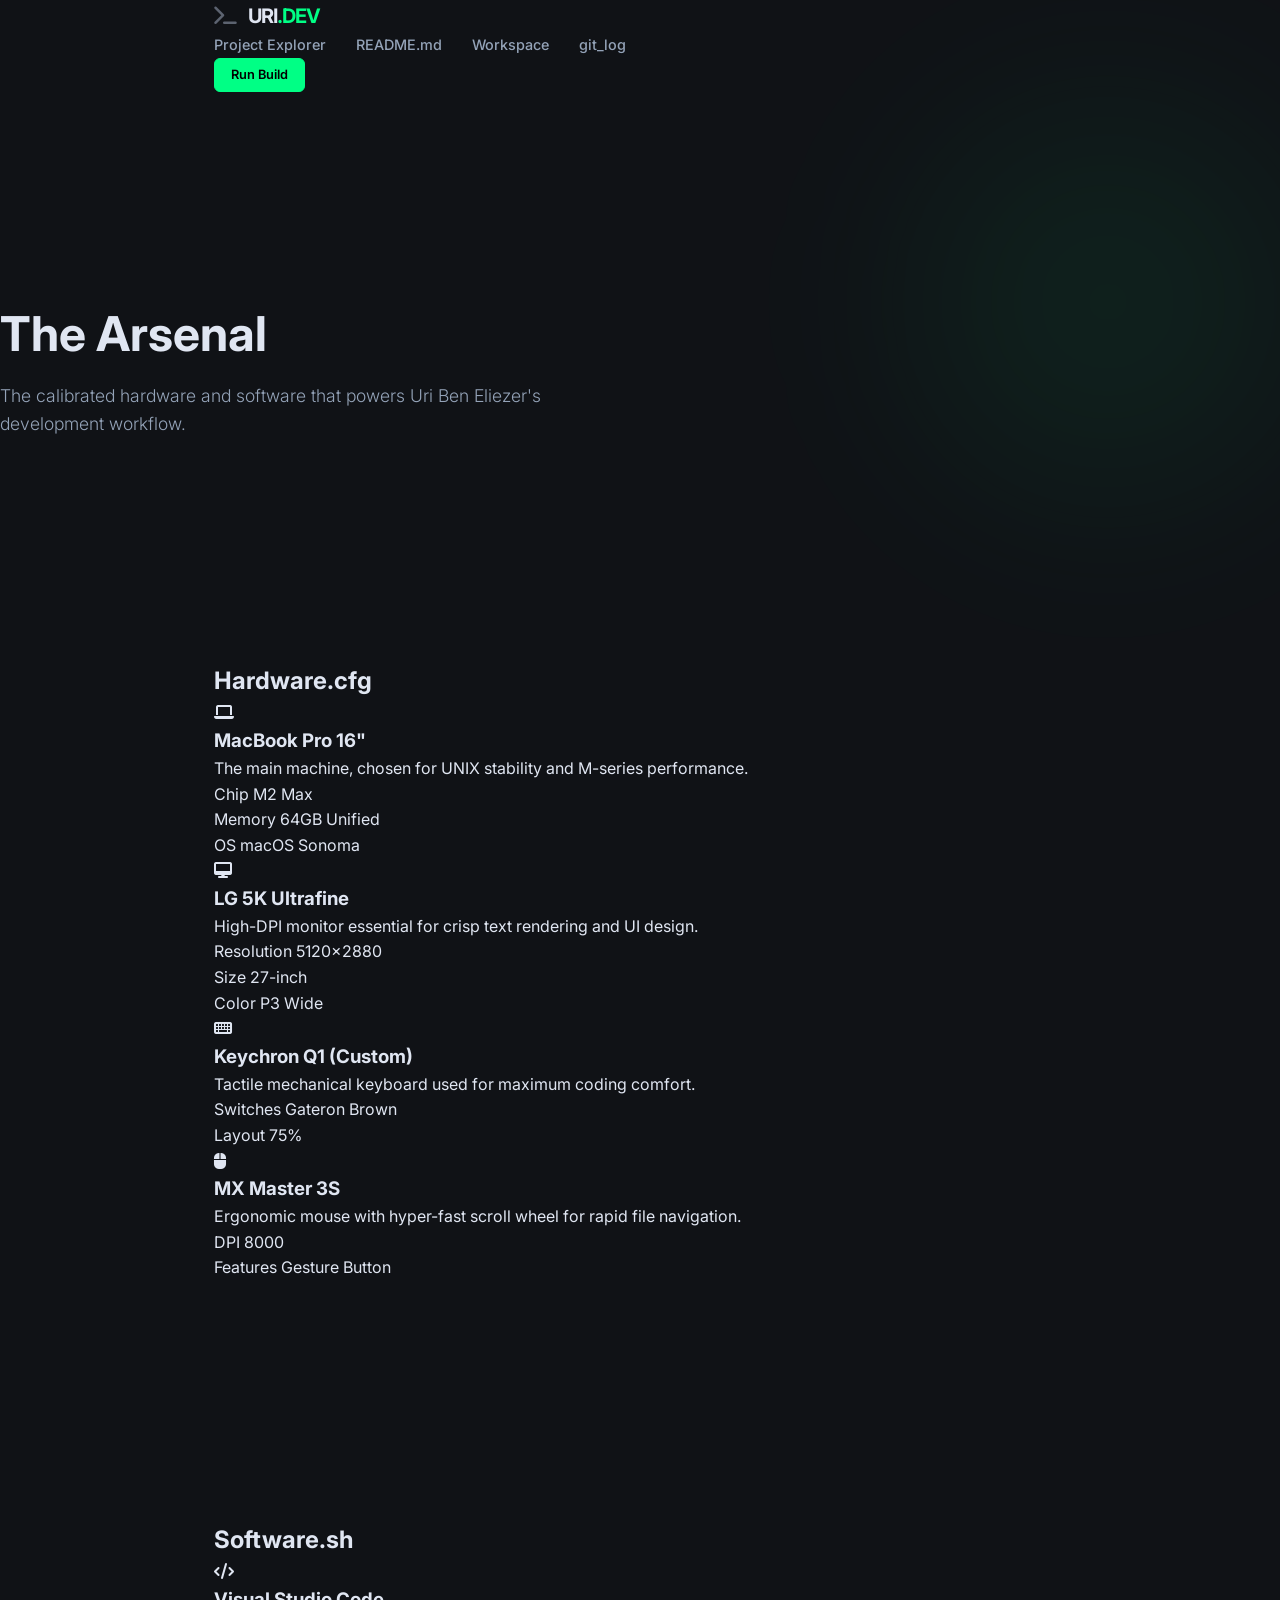
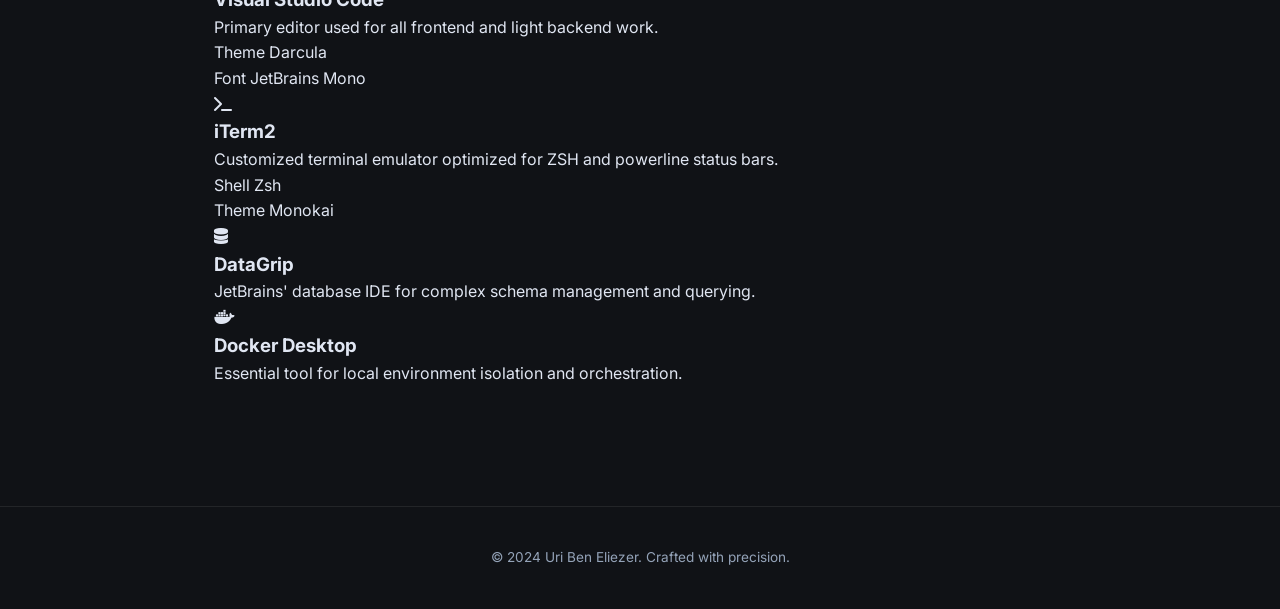
==== commit 2d491b53: "test" ====
--- a/setup.html
+++ b/setup.html
@@ -1,96 +1,133 @@
 <!DOCTYPE html>
 <html lang="en">
 <head>
-  <meta charset="UTF-8">
-  <meta name="viewport" content="width=device-width, initial-scale=1.0">
-  <title>My Setup | /uses</title>
-  <link rel="stylesheet" href="styles.css">
-  <link rel="stylesheet" href="https://cdnjs.cloudflare.com/ajax/libs/font-awesome/6.4.0/css/all.min.css">
-  <link href="https://fonts.googleapis.com/css2?family=Plus+Jakarta+Sans:wght@300;400;500;600;700;800&display=swap" rel="stylesheet">
+    <meta charset="UTF-8">
+    <meta name="viewport" content="width=device-width, initial-scale=1.0">
+    <title>Uri Ben Eliezer | Workspace</title>
+    <link rel="stylesheet" href="styles.css">
+    <link rel="stylesheet" href="https://cdnjs.cloudflare.com/ajax/libs/font-awesome/6.4.0/css/all.min.css">
+    <link href="https://fonts.googleapis.com/css2?family=Inter:wght@400;500;600&family=JetBrains+Mono:wght@400&display=swap" rel="stylesheet">
 </head>
-<body class="bg-light-pattern"> <div class="cursor-dot"></div>
-  <div class="cursor-circle"></div>
+<body>
 
-  <a href="index.html" class="back-floater">
-    <i class="fas fa-arrow-left"></i> <span>Back to Home</span>
-  </a>
+<nav class="navbar">
+    <div class="container nav-container">
+        <div class="logo"><i class="fas fa-terminal" style="margin-right: 8px; color:#5c6370;"></i> URI<span>.DEV</span></div>
+        <ul class="nav-links">
+            <li><a href="index.html#projects">Project Explorer</a></li>
+            <li><a href="index.html#about">README.md</a></li>
+            <li><a href="setup.html" class="active">Workspace</a></li>
+            <li><a href="index.html#experience">git_log</a></li>
+        </ul>
+        <a href="index.html#contact" class="btn primary" style="padding: 6px 16px; font-size: 0.8rem;">Run Build</a>
+    </div>
+</nav>
 
-  <div class="container setup-page">
-    <header class="setup-header">
-      <h1 class="text-primary">The Arsenal</h1>
-      <p class="section-subtitle center">The hardware and software that powers my workflow.</p>
-    </header>
+<section class="hero" style="min-height: 50vh; padding-top: 100px;">
+    <div class="hero-content reveal">
+        <h1 style="font-size: 3rem; margin-bottom: 10px;">The Arsenal</h1>
+        <p style="font-size: 1.1rem; max-width: 600px; margin: 0 auto;">The calibrated hardware and software that powers Uri Ben Eliezer's development workflow.</p>
+    </div>
+</section>
 
-    <section class="setup-category">
-      <h2 class="section-title center" style="font-size: 1.8rem; margin-bottom: 40px;"><i class="fas fa-laptop-code"></i> Hardware</h2>
-      <div class="setup-grid">
+<section class="section">
+    <div class="container">
+        <h2 class="reveal">Hardware.cfg</h2>
 
-        <div class="setup-card glass-card">
-          <div class="bento-icon"><i class="fas fa-laptop"></i></div>
-          <h3>MacBook Pro M1</h3>
-          <p class="contact-desc" style="font-size: 0.9rem; margin-bottom: 0;">16GB RAM, 512GB SSD. The daily driver for development.</p>
+        <div class="gear-grid">
+
+            <div class="gear-card reveal">
+                <i class="fas fa-laptop gear-icon"></i>
+                <h3>MacBook Pro 16"</h3>
+                <p>The main machine, chosen for UNIX stability and M-series performance.</p>
+                <ul class="specs-list">
+                    <li><span>Chip</span> <span>M2 Max</span></li>
+                    <li><span>Memory</span> <span>64GB Unified</span></li>
+                    <li><span>OS</span> <span>macOS Sonoma</span></li>
+                </ul>
+            </div>
+
+            <div class="gear-card reveal">
+                <i class="fas fa-desktop gear-icon"></i>
+                <h3>LG 5K Ultrafine</h3>
+                <p>High-DPI monitor essential for crisp text rendering and UI design.</p>
+                <ul class="specs-list">
+                    <li><span>Resolution</span> <span>5120x2880</span></li>
+                    <li><span>Size</span> <span>27-inch</span></li>
+                    <li><span>Color</span> <span>P3 Wide</span></li>
+                </ul>
+            </div>
+
+            <div class="gear-card reveal">
+                <i class="fas fa-keyboard gear-icon"></i>
+                <h3>Keychron Q1 (Custom)</h3>
+                <p>Tactile mechanical keyboard used for maximum coding comfort.</p>
+                <ul class="specs-list">
+                    <li><span>Switches</span> <span>Gateron Brown</span></li>
+                    <li><span>Layout</span> <span>75%</span></li>
+                </ul>
+            </div>
+
+            <div class="gear-card reveal">
+                <i class="fas fa-mouse gear-icon"></i>
+                <h3>MX Master 3S</h3>
+                <p>Ergonomic mouse with hyper-fast scroll wheel for rapid file navigation.</p>
+                <ul class="specs-list">
+                    <li><span>DPI</span> <span>8000</span></li>
+                    <li><span>Features</span> <span>Gesture Button</span></li>
+                </ul>
+            </div>
+
         </div>
+    </div>
+</section>
 
-        <div class="setup-card glass-card">
-          <div class="bento-icon"><i class="fas fa-desktop"></i></div>
-          <h3>LG UltraFine 4K</h3>
-          <p class="contact-desc" style="font-size: 0.9rem; margin-bottom: 0;">32-inch monitor for crisp text and multitasking.</p>
+<section class="section">
+    <div class="container">
+        <h2 class="reveal">Software.sh</h2>
+
+        <div class="gear-grid">
+
+            <div class="gear-card reveal">
+                <i class="fas fa-code gear-icon"></i>
+                <h3>Visual Studio Code</h3>
+                <p>Primary editor used for all frontend and light backend work.</p>
+                <ul class="specs-list">
+                    <li><span>Theme</span> <span>Darcula</span></li>
+                    <li><span>Font</span> <span>JetBrains Mono</span></li>
+                </ul>
+            </div>
+
+            <div class="gear-card reveal">
+                <i class="fas fa-terminal gear-icon"></i>
+                <h3>iTerm2</h3>
+                <p>Customized terminal emulator optimized for ZSH and powerline status bars.</p>
+                <ul class="specs-list">
+                    <li><span>Shell</span> <span>Zsh</span></li>
+                    <li><span>Theme</span> <span>Monokai</span></li>
+                </ul>
+            </div>
+
+            <div class="gear-card reveal">
+                <i class="fas fa-database gear-icon"></i>
+                <h3>DataGrip</h3>
+                <p>JetBrains' database IDE for complex schema management and querying.</p>
+            </div>
+
+            <div class="gear-card reveal">
+                <i class="fab fa-docker gear-icon"></i>
+                <h3>Docker Desktop</h3>
+                <p>Essential tool for local environment isolation and orchestration.</p>
+            </div>
+
         </div>
+    </div>
+</section>
 
-        <div class="setup-card glass-card">
-          <div class="bento-icon"><i class="fas fa-keyboard"></i></div>
-          <h3>Keychron K2</h3>
-          <p class="contact-desc" style="font-size: 0.9rem; margin-bottom: 0;">Wireless mechanical keyboard with Gateron Brown switches.</p>
-        </div>
+<footer>
+    <p>&copy; 2024 Uri Ben Eliezer. Crafted with precision.</p>
+</footer>
 
-        <div class="setup-card glass-card">
-          <div class="bento-icon"><i class="fas fa-mouse"></i></div>
-          <h3>MX Master 3</h3>
-          <p class="contact-desc" style="font-size: 0.9rem; margin-bottom: 0;">The ultimate productivity mouse with gesture controls.</p>
-        </div>
-
-      </div>
-    </section>
-
-    <section class="setup-category">
-      <h2 class="section-title center" style="font-size: 1.8rem; margin-bottom: 40px;"><i class="fas fa-terminal"></i> Software</h2>
-      <div class="setup-grid">
-
-        <div class="setup-card glass-card">
-          <div class="bento-icon"><i class="fas fa-code"></i></div>
-          <h3>VS Code</h3>
-          <p class="contact-desc" style="font-size: 0.9rem; margin-bottom: 0;">Theme: Dracula. Extensions: Prettier, ESLint, GitLens.</p>
-        </div>
-
-        <div class="setup-card glass-card">
-          <div class="bento-icon"><i class="fas fa-terminal"></i></div>
-          <h3>Windows Terminal</h3>
-          <p class="contact-desc" style="font-size: 0.9rem; margin-bottom: 0;">Running PowerShell Core with Oh-My-Posh.</p>
-        </div>
-
-        <div class="setup-card glass-card">
-          <div class="bento-icon"><i class="fab fa-docker"></i></div>
-          <h3>Docker</h3>
-          <p class="contact-desc" style="font-size: 0.9rem; margin-bottom: 0;">Containerization for keeping environments clean.</p>
-        </div>
-
-        <div class="setup-card glass-card">
-          <div class="bento-icon"><i class="fas fa-brain"></i></div>
-          <h3>Obsidian</h3>
-          <p class="contact-desc" style="font-size: 0.9rem; margin-bottom: 0;">My second brain. Markdown-based note-taking.</p>
-        </div>
-
-      </div>
-    </section>
-
-  </div>
-
-  <footer class="footer">
-    <div class="container footer-content">
-      <p>Want to copy this config? Check my <a href="#" class="text-primary">dotfiles</a>.</p>
-    </div>
-  </footer>
-
-  <script src="script.js"></script>
+<script src="script.js"></script>
 </body>
 </html>
--- a/styles.css
+++ b/styles.css
@@ -1,240 +1,155 @@
-/* --- Variables --- */
+/* --- Variables: Nano Banana 'Electric Mint' --- */
 :root {
-  --primary: #2563eb; /* Vibrant Blue */
-  --primary-dark: #1e40af;
-  --primary-light: #60a5fa;
-  --secondary: #f1f5f9;
-  --text-main: #0f172a; /* Slate 900 */
-  --text-muted: #64748b; /* Slate 500 */
-  --bg-white: #ffffff;
-  --bg-off: #f8fafc;
-  --border: rgba(226, 232, 240, 0.8);
-  --glass-bg: rgba(255, 255, 255, 0.7);
-  --glass-border: rgba(255, 255, 255, 0.6);
-  --shadow-sm: 0 4px 6px -1px rgba(0, 0, 0, 0.05);
-  --shadow-lg: 0 20px 25px -5px rgba(0, 0, 0, 0.1), 0 10px 10px -5px rgba(0, 0, 0, 0.04);
-  --font-main: 'Plus Jakarta Sans', sans-serif;
-  --easing: cubic-bezier(0.22, 1, 0.36, 1); /* Smooth apple-like easing */
+    --bg: #101216;        /* Premium Charcoal */
+    --text: #e0e6f2;
+    --text-muted: #94a3b8;
+
+    /* Accent: Electric Mint */
+    --accent: #00FF85;
+    --accent-glow: rgba(0, 255, 133, 0.15);
+
+    --border: rgba(255, 255, 255, 0.08);
+    --font: 'Inter', sans-serif;
+    --easing: cubic-bezier(0.16, 1, 0.3, 1);
 }
 
-/* --- Base & Reset --- */
 * { margin: 0; padding: 0; box-sizing: border-box; }
 
 html { scroll-behavior: smooth; }
 
 body {
-  font-family: var(--font-main);
-  color: var(--text-main);
-  background: var(--bg-white);
-  line-height: 1.7;
-  overflow-x: hidden;
-  cursor: none; /* Custom cursor active */
+    background-color: var(--bg);
+    color: var(--text);
+    font-family: var(--font);
+    line-height: 1.6;
+    -webkit-font-smoothing: antialiased;
 }
 
-/* Mobile Fallback */
-@media (max-width: 768px) {
-  body { cursor: auto; }
+a { text-decoration: none; color: inherit; transition: 0.2s; }
+ul { list-style: none; }
+
+/* --- Layout --- */
+.container { max-width: 900px; margin: 0 auto; padding: 0 24px; }
+.section { padding: 120px 0; }
+
+/* --- Navbar --- */
+.nav {
+    position: fixed; top: 0; width: 100%; height: 80px;
+    display: flex; align-items: center; justify-content: space-between;
+    background: rgba(16, 18, 22, 0.9); backdrop-filter: blur(12px);
+    border-bottom: 1px solid var(--border);
+    z-index: 100; padding: 0 5%;
+}
+.logo { font-weight: 700; letter-spacing: -0.05em; font-size: 1.25rem; }
+.logo span { color: var(--accent); }
+
+.nav-links { display: flex; gap: 30px; }
+.nav-links a { font-size: 0.9rem; color: var(--text-muted); font-weight: 500; }
+.nav-links a:hover { color: var(--accent); }
+
+/* --- Hero --- */
+.hero {
+    min-height: 85vh; display: flex; flex-direction: column;
+    justify-content: center; align-items: flex-start;
+    position: relative;
+}
+.hero::before {
+    content: ''; position: absolute; top: -20%; right: -10%; width: 600px; height: 600px;
+    background: radial-gradient(circle, var(--accent-glow) 0%, transparent 70%);
+    filter: blur(80px); pointer-events: none; opacity: 0.6;
 }
 
-a, button { cursor: none; }
-a { text-decoration: none; color: inherit; transition: color 0.3s var(--easing); }
-h1, h2, h3, h4 { font-weight: 800; color: var(--text-main); line-height: 1.1; letter-spacing: -0.03em; }
-ul { list-style: none; }
-
-/* --- Custom Cursor (The "Fun" Part) --- */
-.cursor-dot {
-  width: 8px; height: 8px; background-color: var(--primary); border-radius: 50%;
-  position: fixed; top: 0; left: 0; transform: translate(-50%, -50%); z-index: 9999; pointer-events: none;
-  display: none;
-}
-.cursor-circle {
-  width: 40px; height: 40px; border: 1.5px solid var(--text-main); border-radius: 50%;
-  position: fixed; top: 0; left: 0; transform: translate(-50%, -50%); z-index: 9998; pointer-events: none;
-  transition: width 0.3s var(--easing), height 0.3s var(--easing), background-color 0.3s, border-color 0.3s;
-  mix-blend-mode: difference; /* Cool color inversion effect */
-  display: none;
+/* NAME STYLING (UPDATED) */
+.hero-name {
+    font-size: 4.5rem; /* Massive Size */
+    font-weight: 800;
+    color: var(--accent);
+    margin-bottom: 10px;
+    line-height: 1.1;
+    letter-spacing: -0.02em;
+    text-shadow: 0 0 30px var(--accent-glow); /* Neon Glow */
 }
 
-@media (min-width: 768px) {
-  .cursor-dot, .cursor-circle { display: block; }
+.hero-subtitle {
+    font-size: 2.5rem;
+    font-weight: 700;
+    color: var(--text);
+    margin-bottom: 24px;
+    line-height: 1.2;
 }
 
-body.hovering .cursor-circle {
-  width: 70px; height: 70px;
-  background-color: #fff;
-  border-color: transparent;
-  opacity: 0.8;
-}
-body.hovering .cursor-dot { opacity: 0; }
+.highlight { color: #fff; }
 
-/* --- Navigation --- */
-.navbar {
-  position: fixed; top: 0; width: 100%; height: 80px;
-  background: rgba(255, 255, 255, 0.85); backdrop-filter: blur(16px);
-  -webkit-backdrop-filter: blur(16px);
-  z-index: 1000; display: flex; align-items: center;
-  border-bottom: 1px solid var(--border);
-}
-.nav-container { display: flex; justify-content: space-between; align-items: center; width: 100%; }
-.logo { font-size: 1.5rem; font-weight: 800; }
-.logo .dot { color: var(--primary); }
-.nav-links { display: flex; gap: 40px; }
-.nav-links a { font-weight: 600; font-size: 0.95rem; color: var(--text-muted); }
-.nav-links a:hover { color: var(--primary); }
-.btn-nav {
-  padding: 10px 24px; background: var(--text-main); color: #fff !important;
-  border-radius: 100px; font-weight: 600; transition: transform 0.2s var(--easing);
-}
-.btn-nav:hover { transform: scale(1.05); background: var(--primary); }
-.hamburger { display: none; font-size: 1.5rem; cursor: pointer; }
-
-/* --- Hero Section --- */
-.hero { padding: 180px 0 120px; position: relative; overflow: hidden; }
-.hero-bg-accent {
-  position: absolute; top: -40%; right: -10%; width: 800px; height: 800px;
-  background: radial-gradient(circle, rgba(37, 99, 235, 0.08) 0%, rgba(255,255,255,0) 70%);
-  border-radius: 50%; z-index: -1; filter: blur(60px);
-}
-.hero-content { max-width: 900px; position: relative; }
-.badge {
-  display: inline-block; background: var(--secondary); color: var(--primary);
-  padding: 8px 16px; border-radius: 30px; font-weight: 700; font-size: 0.8rem;
-  margin-bottom: 24px; text-transform: uppercase; letter-spacing: 0.05em;
-}
-.hero h1 { font-size: 4.5rem; margin-bottom: 24px; color: var(--text-main); }
-.text-primary {
-  background: linear-gradient(135deg, var(--primary) 0%, var(--primary-light) 100%);
-  -webkit-background-clip: text; -webkit-text-fill-color: transparent;
-}
-.hero-text { font-size: 1.35rem; color: var(--text-muted); margin-bottom: 40px; max-width: 650px; font-weight: 400; }
-.hero-btns { display: flex; gap: 16px; }
-
-/* Buttons */
-.btn {
-  display: inline-flex; align-items: center; justify-content: center;
-  padding: 16px 38px; border-radius: 12px; font-weight: 600; transition: 0.3s var(--easing);
-  font-size: 1rem;
-}
-.btn.primary { background: var(--text-main); color: #fff; border: 2px solid var(--text-main); }
-.btn.primary:hover { background: var(--primary); border-color: var(--primary); transform: translateY(-3px); box-shadow: var(--shadow-lg); }
-.btn.secondary { background: transparent; color: var(--text-main); border: 2px solid var(--border); }
-.btn.secondary:hover { border-color: var(--text-main); background: #fff; }
-.btn.primary-white { background: #fff; color: var(--primary); }
-
-/* --- Sections --- */
-.section { padding: 120px 0; }
-.bg-light-pattern {
-  background-color: var(--bg-off);
-  background-image: radial-gradient(#cbd5e1 1.5px, transparent 1.5px);
-  background-size: 32px 32px;
+.hero p {
+    font-size: 1.2rem; color: var(--text-muted); max-width: 550px;
+    margin-bottom: 40px; font-weight: 300;
 }
 
-/* Glass Container */
-.glass-container {
-  background: var(--glass-bg); backdrop-filter: blur(20px);
-  border: 1px solid var(--glass-border); box-shadow: var(--shadow-lg);
-  border-radius: 32px; padding: 80px; position: relative; overflow: hidden;
+.btn {
+    display: inline-block; padding: 14px 36px; border-radius: 6px;
+    font-weight: 600; font-size: 0.95rem;
+    background: var(--accent); color: #000;
+    border: 1px solid var(--accent);
+    transition: 0.3s;
+}
+.btn:hover {
+    background: transparent; color: var(--accent);
+    box-shadow: 0 0 20px var(--accent-glow);
 }
 
-.section-title { font-size: 2.75rem; margin-bottom: 20px; }
-.section-title.center { text-align: center; }
-.section-subtitle.center { text-align: center; color: var(--text-muted); margin-bottom: 60px; font-size: 1.1rem; }
+/* --- Projects --- */
+.section-title {
+    font-size: 1.8rem; margin-bottom: 50px; font-weight: 700;
+    display: flex; align-items: center; gap: 15px;
+}
+.section-title::after { content: ''; height: 1px; flex: 1; background: var(--border); }
 
-/* About Grid */
-.split-layout { display: grid; grid-template-columns: 1.2fr 1fr; gap: 80px; align-items: center; }
-.stats-row { display: flex; gap: 50px; margin-top: 50px; border-top: 1px solid var(--border); padding-top: 40px; }
-.stat-item h3 { font-size: 2.5rem; color: var(--primary); margin-bottom: 5px; }
-.stat-item p { font-size: 0.85rem; color: var(--text-muted); font-weight: 700; text-transform: uppercase; letter-spacing: 0.05em; }
+.grid { display: grid; grid-template-columns: repeat(auto-fit, minmax(320px, 1fr)); gap: 30px; }
 
-/* Skills Tags */
-.skills-card { padding: 10px; }
-.skill-group { margin-bottom: 30px; }
-.skill-label { display: block; font-size: 0.85rem; color: var(--text-muted); font-weight: 700; margin-bottom: 12px; text-transform: uppercase; letter-spacing: 0.05em; }
-.tags { display: flex; flex-wrap: wrap; gap: 12px; }
-.tags span {
-  background: #fff; color: var(--text-main); padding: 8px 18px;
-  border-radius: 100px; font-size: 0.9rem; font-weight: 600;
-  border: 1px solid var(--border); transition: 0.2s;
+.card {
+    border: 1px solid var(--border); border-radius: 12px; padding: 30px;
+    transition: 0.3s var(--easing); background: rgba(255,255,255,0.015);
+    display: flex; flex-direction: column; height: 100%;
 }
-.tags span:hover { border-color: var(--primary); color: var(--primary); transform: translateY(-2px); }
+.card:hover { border-color: var(--accent); transform: translateY(-5px); background: rgba(255,255,255,0.03); }
 
-/* Timeline */
-.timeline { max-width: 800px; margin: 0 auto; padding-left: 20px; border-left: 2px solid var(--border); }
-.timeline-item { position: relative; margin-bottom: 60px; padding-left: 40px; }
-.timeline-marker {
-  position: absolute; left: -11px; top: 0; width: 20px; height: 20px;
-  background: var(--bg-white); border: 5px solid var(--primary); border-radius: 50%;
-  z-index: 1; transition: 0.3s;
+.card h3 { font-size: 1.4rem; margin-bottom: 12px; font-weight: 600; }
+.card p { font-size: 0.95rem; color: var(--text-muted); margin-bottom: 24px; flex-grow: 1; }
+.tech-row { margin-bottom: 20px; display: flex; gap: 10px; font-family: monospace; font-size: 0.8rem; color: var(--accent); }
+.card-link { font-size: 0.9rem; color: #fff; font-weight: 600; border-bottom: 1px solid var(--accent); padding-bottom: 2px; align-self: flex-start; }
+.card-link:hover { color: var(--accent); }
+
+/* --- Contact & Socials --- */
+.contact { text-align: center; padding: 140px 0; }
+.contact p { color: var(--text-muted); margin-bottom: 20px; }
+
+.email {
+    font-size: 2rem; font-weight: 800; color: var(--text);
+    transition: 0.3s; display: block; margin-bottom: 40px;
 }
-.timeline-content {
-  background: #fff; padding: 32px; border-radius: 20px;
-  box-shadow: var(--shadow-sm); border: 1px solid var(--border);
-  transition: 0.3s var(--easing);
+.email:hover { color: var(--accent); text-shadow: 0 0 30px var(--accent-glow); }
+
+.socials {
+    display: flex; justify-content: center; gap: 40px;
 }
-.timeline-content:hover { transform: translateY(-5px); box-shadow: var(--shadow-lg); border-color: var(--primary-light); }
-.timeline-content .date { font-size: 0.85rem; font-weight: 700; color: var(--primary); text-transform: uppercase; margin-bottom: 8px; display: block; }
-
-/* Bento Grid */
-.bento-grid { display: grid; grid-template-columns: repeat(3, 1fr); gap: 24px; max-width: 1100px; margin: 0 auto; }
-.bento-box {
-  background: #fff; border: 1px solid var(--border); border-radius: 24px; padding: 36px;
-  display: flex; flex-direction: column; height: 100%;
-  /* 3D Transform Prep */
-  transform-style: preserve-3d; transform: perspective(1000px);
+.socials a {
+    font-size: 2rem; color: var(--text-muted); transition: 0.3s;
 }
-.hardware-box { grid-column: span 2; }
-.bento-icon {
-  font-size: 1.8rem; color: var(--primary); margin-bottom: 24px;
-  background: var(--secondary); width: 64px; height: 64px;
-  display: flex; align-items: center; justify-content: center; border-radius: 16px;
-}
-.gear-list li { display: flex; justify-content: space-between; padding: 12px 0; border-bottom: 1px solid var(--secondary); font-size: 1rem; }
-.gear-list li:last-child { border-bottom: none; }
-.decorative-box {
-  background: linear-gradient(135deg, var(--primary) 0%, var(--primary-dark) 100%);
-  color: #fff; align-items: center; justify-content: center; text-align: center; border: none;
+.socials a:hover {
+    color: var(--accent); transform: translateY(-5px);
+    text-shadow: 0 0 20px var(--accent-glow);
 }
 
-/* Contact */
-.bg-dark { background: #020617; }
-.white { color: #fff; }
-.center-text { text-align: center; }
-.contact-desc { color: #94a3b8; margin-bottom: 40px; font-size: 1.2rem; }
-.social-links { display: flex; justify-content: center; gap: 30px; margin-top: 50px; }
-.social-links a { color: #fff; font-size: 1.8rem; opacity: 0.6; transition: 0.3s; }
-.social-links a:hover { opacity: 1; transform: translateY(-5px); color: var(--primary-light); }
-.footer { padding: 40px 0; text-align: center; color: var(--text-muted); border-top: 1px solid #1e293b; background: #020617; font-size: 0.9rem; }
+/* --- Footer --- */
+footer { padding: 40px 0; text-align: center; color: var(--text-muted); font-size: 0.85rem; border-top: 1px solid var(--border); }
 
-/* Utilities */
-.container { max-width: 1200px; margin: 0 auto; padding: 0 24px; }
-
-/* Setup Page Specifics */
-.setup-header { text-align: center; padding: 160px 0 80px; }
-.setup-header h1 { font-size: 4rem; margin-bottom: 20px; }
-.setup-grid { display: grid; grid-template-columns: repeat(auto-fit, minmax(280px, 1fr)); gap: 30px; margin-bottom: 80px; }
-.glass-card {
-  background: rgba(255,255,255,0.8); backdrop-filter: blur(12px); border: 1px solid #fff;
-  border-radius: 24px; padding: 30px; box-shadow: var(--shadow-sm);
-  /* 3D Transform Prep */
-  transform-style: preserve-3d; transform: perspective(1000px);
-}
-.back-floater {
-  position: fixed; top: 100px; left: 30px; z-index: 100;
-  padding: 10px 20px; background: #fff; border-radius: 50px;
-  box-shadow: var(--shadow-sm); font-weight: 600; font-size: 0.9rem;
-  border: 1px solid var(--border);
-}
-
-/* Scroll Animation Classes (used by JS) */
-.hidden-fade { opacity: 0; transform: translateY(30px); transition: opacity 0.8s var(--easing), transform 0.8s var(--easing); }
-.show-fade { opacity: 1; transform: translateY(0); }
+/* --- Animation --- */
+.fade-in { opacity: 0; transform: translateY(30px); transition: 0.8s var(--easing); }
+.fade-in.visible { opacity: 1; transform: translateY(0); }
 
 @media (max-width: 768px) {
-  .hero h1 { font-size: 3rem; }
-  .split-layout, .bento-grid { grid-template-columns: 1fr; }
-  .hardware-box { grid-column: span 1; }
-  .nav-links { display: none; }
-  .hamburger { display: block; }
-  .glass-container { padding: 40px 24px; }
-  .back-floater { top: auto; bottom: 30px; left: 50%; transform: translateX(-50%); }
+    .hero-name { font-size: 3rem; }
+    .hero-subtitle { font-size: 1.8rem; }
+    .email { font-size: 1.5rem; }
+    .nav-links { display: none; }
 }
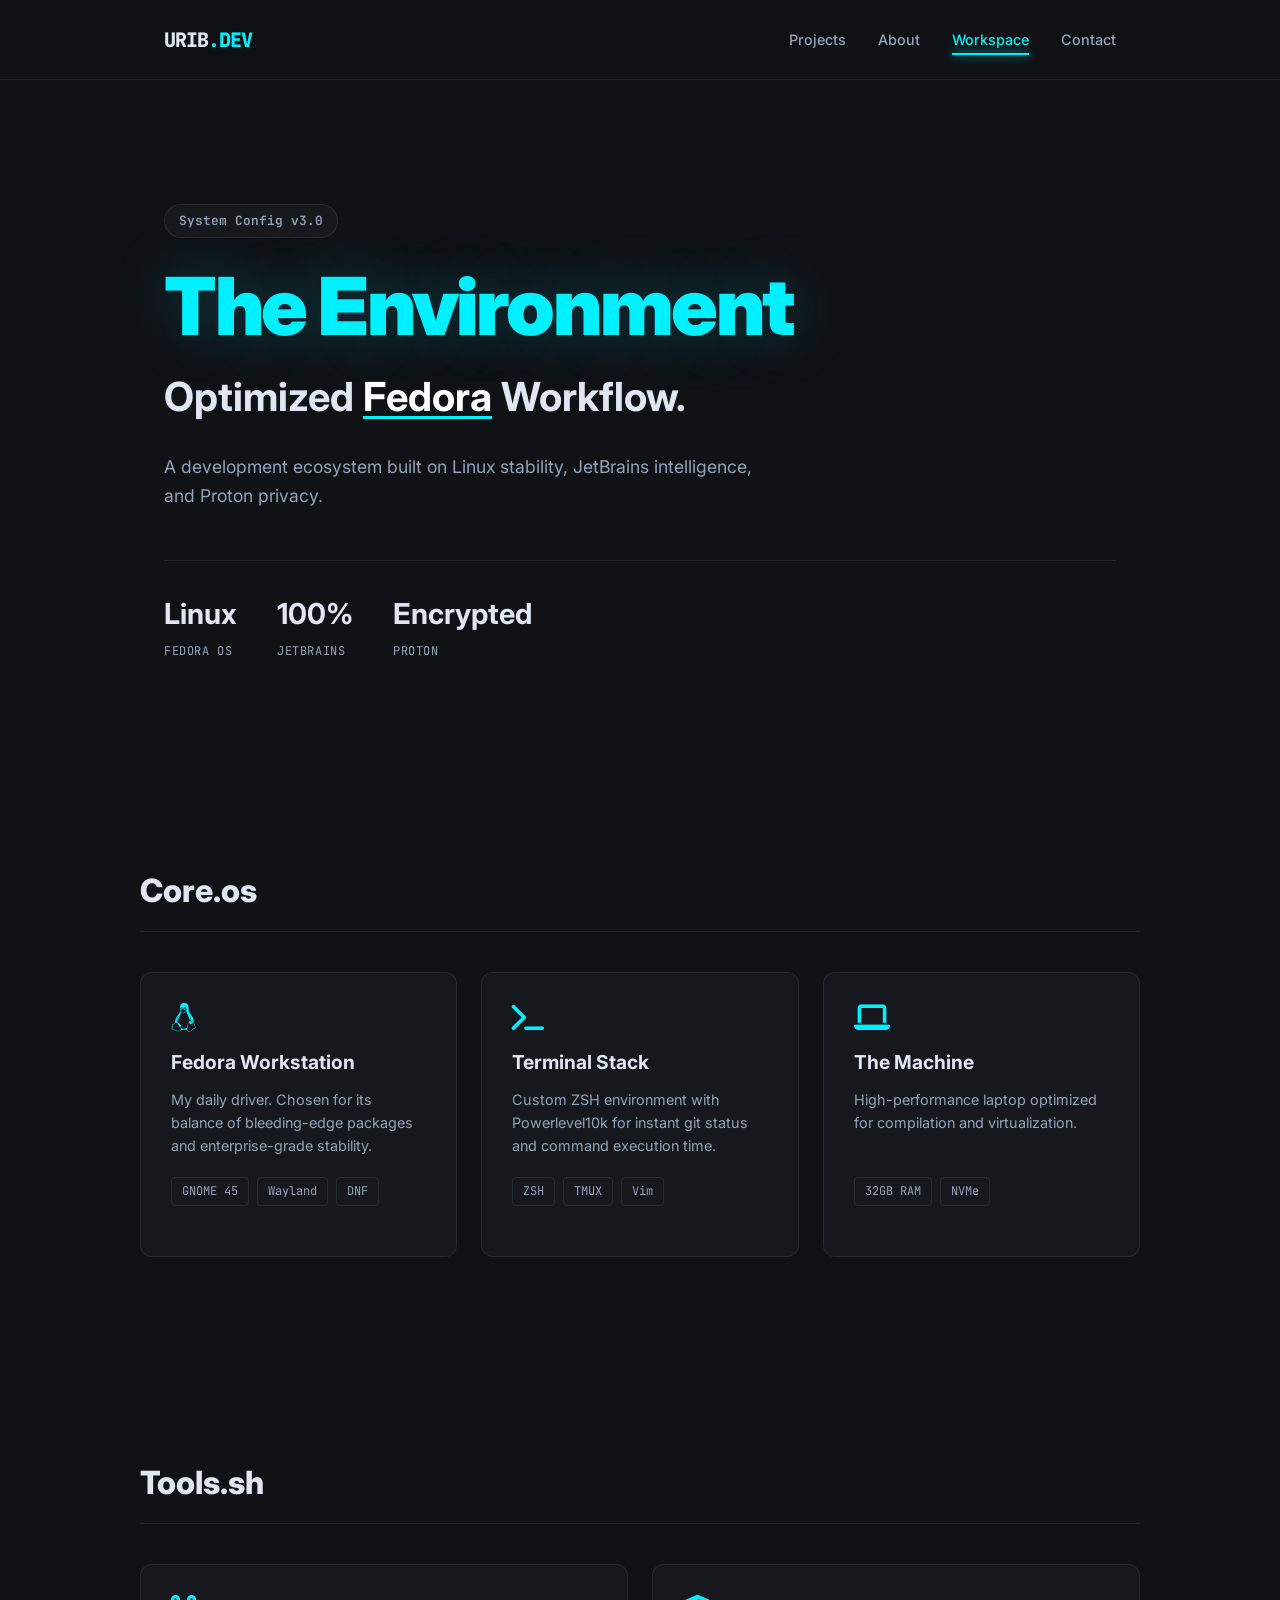
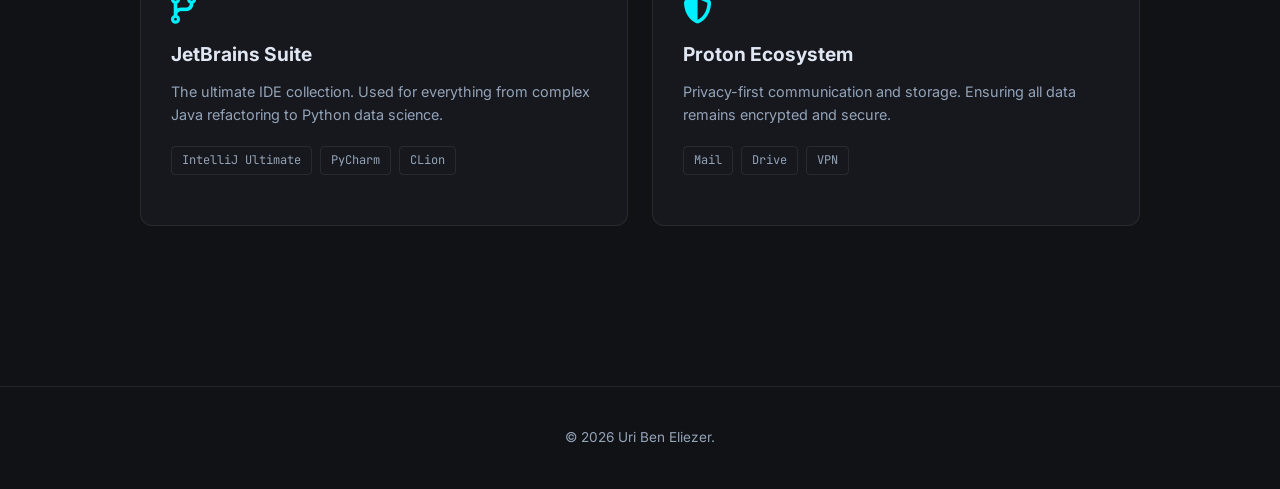
==== commit 13dcf05e: "test" ====
--- a/setup.html
+++ b/setup.html
@@ -6,126 +6,93 @@
     <title>Uri Ben Eliezer | Workspace</title>
     <link rel="stylesheet" href="styles.css">
     <link rel="stylesheet" href="https://cdnjs.cloudflare.com/ajax/libs/font-awesome/6.4.0/css/all.min.css">
-    <link href="https://fonts.googleapis.com/css2?family=Inter:wght@400;500;600&family=JetBrains+Mono:wght@400&display=swap" rel="stylesheet">
+    <link href="https://fonts.googleapis.com/css2?family=Inter:wght@300;400;500;600;700;800&family=JetBrains+Mono:wght@400;500&display=swap" rel="stylesheet">
 </head>
-<body>
+<body class="theme-workspace">
 
-<nav class="navbar">
+<nav class="nav">
     <div class="container nav-container">
-        <div class="logo"><i class="fas fa-terminal" style="margin-right: 8px; color:#5c6370;"></i> URI<span>.DEV</span></div>
-        <ul class="nav-links">
-            <li><a href="index.html#projects">Project Explorer</a></li>
-            <li><a href="index.html#about">README.md</a></li>
-            <li><a href="setup.html" class="active">Workspace</a></li>
-            <li><a href="index.html#experience">git_log</a></li>
-        </ul>
-        <a href="index.html#contact" class="btn primary" style="padding: 6px 16px; font-size: 0.8rem;">Run Build</a>
+        <a href="index.html" class="logo">URIB<span class="text-accent">.DEV</span></a>
+
+        <div class="nav-links">
+            <a href="index.html#work" class="nav-link">Projects</a>
+            <a href="index.html#about" class="nav-link">About</a>
+            <a href="setup.html" class="nav-link active">Workspace</a>
+            <a href="index.html#contact" class="nav-link">Contact</a>
+        </div>
+
+        <div class="hamburger">
+            <i class="fas fa-bars"></i>
+        </div>
     </div>
 </nav>
 
-<section class="hero" style="min-height: 50vh; padding-top: 100px;">
-    <div class="hero-content reveal">
-        <h1 style="font-size: 3rem; margin-bottom: 10px;">The Arsenal</h1>
-        <p style="font-size: 1.1rem; max-width: 600px; margin: 0 auto;">The calibrated hardware and software that powers Uri Ben Eliezer's development workflow.</p>
-    </div>
-</section>
+<main>
+    <header class="hero container">
+        <div class="fade-in">
+            <div class="status-badge">System Config v3.0</div>
+            <h1 class="hero-name">The Environment</h1>
+            <h2 class="hero-subtitle">Optimized <span class="highlight">Fedora</span> Workflow.</h2>
+            <p class="hero-desc">
+                A development ecosystem built on Linux stability, JetBrains intelligence, and Proton privacy.
+            </p>
 
-<section class="section">
-    <div class="container">
-        <h2 class="reveal">Hardware.cfg</h2>
+            <div class="stats-row">
+                <div class="stat-item"><span class="stat-number">Linux</span><span class="stat-label">Fedora OS</span></div>
+                <div class="stat-item"><span class="stat-number">100%</span><span class="stat-label">JetBrains</span></div>
+                <div class="stat-item"><span class="stat-number">Encrypted</span><span class="stat-label">Proton</span></div>
+            </div>
+        </div>
+    </header>
 
-        <div class="gear-grid">
+    <section class="section container">
+        <h2 class="section-title fade-in">Core.os</h2>
+        <div class="grid">
+            <article class="card fade-in">
+                <div class="card-header"><i class="fab fa-linux card-icon"></i></div>
+                <h3 class="card-title">Fedora Workstation</h3>
+                <p class="card-desc">My daily driver. Chosen for its balance of bleeding-edge packages and enterprise-grade stability.</p>
+                <div class="tech-tags"><span class="tag">GNOME 45</span><span class="tag">Wayland</span><span class="tag">DNF</span></div>
+            </article>
 
-            <div class="gear-card reveal">
-                <i class="fas fa-laptop gear-icon"></i>
-                <h3>MacBook Pro 16"</h3>
-                <p>The main machine, chosen for UNIX stability and M-series performance.</p>
-                <ul class="specs-list">
-                    <li><span>Chip</span> <span>M2 Max</span></li>
-                    <li><span>Memory</span> <span>64GB Unified</span></li>
-                    <li><span>OS</span> <span>macOS Sonoma</span></li>
-                </ul>
-            </div>
+            <article class="card fade-in">
+                <div class="card-header"><i class="fas fa-terminal card-icon"></i></div>
+                <h3 class="card-title">Terminal Stack</h3>
+                <p class="card-desc">Custom ZSH environment with Powerlevel10k for instant git status and command execution time.</p>
+                <div class="tech-tags"><span class="tag">ZSH</span><span class="tag">TMUX</span><span class="tag">Vim</span></div>
+            </article>
 
-            <div class="gear-card reveal">
-                <i class="fas fa-desktop gear-icon"></i>
-                <h3>LG 5K Ultrafine</h3>
-                <p>High-DPI monitor essential for crisp text rendering and UI design.</p>
-                <ul class="specs-list">
-                    <li><span>Resolution</span> <span>5120x2880</span></li>
-                    <li><span>Size</span> <span>27-inch</span></li>
-                    <li><span>Color</span> <span>P3 Wide</span></li>
-                </ul>
-            </div>
+            <article class="card fade-in">
+                <div class="card-header"><i class="fas fa-laptop card-icon"></i></div>
+                <h3 class="card-title">The Machine</h3>
+                <p class="card-desc">High-performance laptop optimized for compilation and virtualization.</p>
+                <div class="tech-tags"><span class="tag">32GB RAM</span><span class="tag">NVMe</span></div>
+            </article>
+        </div>
+    </section>
 
-            <div class="gear-card reveal">
-                <i class="fas fa-keyboard gear-icon"></i>
-                <h3>Keychron Q1 (Custom)</h3>
-                <p>Tactile mechanical keyboard used for maximum coding comfort.</p>
-                <ul class="specs-list">
-                    <li><span>Switches</span> <span>Gateron Brown</span></li>
-                    <li><span>Layout</span> <span>75%</span></li>
-                </ul>
-            </div>
+    <section class="section container">
+        <h2 class="section-title fade-in">Tools.sh</h2>
+        <div class="grid">
+            <article class="card fade-in">
+                <div class="card-header"><i class="fas fa-code-branch card-icon"></i></div>
+                <h3 class="card-title">JetBrains Suite</h3>
+                <p class="card-desc">The ultimate IDE collection. Used for everything from complex Java refactoring to Python data science.</p>
+                <div class="tech-tags"><span class="tag">IntelliJ Ultimate</span><span class="tag">PyCharm</span><span class="tag">CLion</span></div>
+            </article>
 
-            <div class="gear-card reveal">
-                <i class="fas fa-mouse gear-icon"></i>
-                <h3>MX Master 3S</h3>
-                <p>Ergonomic mouse with hyper-fast scroll wheel for rapid file navigation.</p>
-                <ul class="specs-list">
-                    <li><span>DPI</span> <span>8000</span></li>
-                    <li><span>Features</span> <span>Gesture Button</span></li>
-                </ul>
-            </div>
+            <article class="card fade-in">
+                <div class="card-header"><i class="fas fa-shield-alt card-icon"></i></div>
+                <h3 class="card-title">Proton Ecosystem</h3>
+                <p class="card-desc">Privacy-first communication and storage. Ensuring all data remains encrypted and secure.</p>
+                <div class="tech-tags"><span class="tag">Mail</span><span class="tag">Drive</span><span class="tag">VPN</span></div>
+            </article>
+        </div>
+    </section>
+</main>
 
-        </div>
-    </div>
-</section>
-
-<section class="section">
-    <div class="container">
-        <h2 class="reveal">Software.sh</h2>
-
-        <div class="gear-grid">
-
-            <div class="gear-card reveal">
-                <i class="fas fa-code gear-icon"></i>
-                <h3>Visual Studio Code</h3>
-                <p>Primary editor used for all frontend and light backend work.</p>
-                <ul class="specs-list">
-                    <li><span>Theme</span> <span>Darcula</span></li>
-                    <li><span>Font</span> <span>JetBrains Mono</span></li>
-                </ul>
-            </div>
-
-            <div class="gear-card reveal">
-                <i class="fas fa-terminal gear-icon"></i>
-                <h3>iTerm2</h3>
-                <p>Customized terminal emulator optimized for ZSH and powerline status bars.</p>
-                <ul class="specs-list">
-                    <li><span>Shell</span> <span>Zsh</span></li>
-                    <li><span>Theme</span> <span>Monokai</span></li>
-                </ul>
-            </div>
-
-            <div class="gear-card reveal">
-                <i class="fas fa-database gear-icon"></i>
-                <h3>DataGrip</h3>
-                <p>JetBrains' database IDE for complex schema management and querying.</p>
-            </div>
-
-            <div class="gear-card reveal">
-                <i class="fab fa-docker gear-icon"></i>
-                <h3>Docker Desktop</h3>
-                <p>Essential tool for local environment isolation and orchestration.</p>
-            </div>
-
-        </div>
-    </div>
-</section>
-
-<footer>
-    <p>&copy; 2024 Uri Ben Eliezer. Crafted with precision.</p>
+<footer class="footer">
+    <p>&copy; <span id="year"></span> Uri Ben Eliezer.</p>
 </footer>
 
 <script src="script.js"></script>
--- a/styles.css
+++ b/styles.css
@@ -1,155 +1,204 @@
-/* --- Variables: Nano Banana 'Electric Mint' --- */
+/* --- 🎨 THEME CONTROLLER --- */
 :root {
-    --bg: #101216;        /* Premium Charcoal */
-    --text: #e0e6f2;
+    --font-main: 'Inter', sans-serif;
+    --font-mono: 'JetBrains Mono', monospace;
+
+    --bg-main: #101216;
+    --bg-card: #16181d;
+    --bg-nav: rgba(16, 18, 22, 0.95); /* High opacity prevents "mixing" */
+
+    --text-primary: #e0e6f2;
     --text-muted: #94a3b8;
-
-    /* Accent: Electric Mint */
+    --text-white: #ffffff;
+    --border: rgba(255, 255, 255, 0.08);
+
+    --easing: cubic-bezier(0.16, 1, 0.3, 1);
+
+    /* DEFAULT THEME (Electric Mint) */
     --accent: #00FF85;
-    --accent-glow: rgba(0, 255, 133, 0.15);
-
-    --border: rgba(255, 255, 255, 0.08);
-    --font: 'Inter', sans-serif;
-    --easing: cubic-bezier(0.16, 1, 0.3, 1);
-}
-
-* { margin: 0; padding: 0; box-sizing: border-box; }
-
+    --accent-glow: rgba(0, 255, 133, 0.2);
+}
+
+/* WORKSPACE THEME (System Cyan) */
+body.theme-workspace {
+    --accent: #00F0FF;
+    --accent-glow: rgba(0, 240, 255, 0.25);
+}
+
+/* --- RESET --- */
+*, *::before, *::after { margin: 0; padding: 0; box-sizing: border-box; }
 html { scroll-behavior: smooth; }
 
 body {
-    background-color: var(--bg);
-    color: var(--text);
-    font-family: var(--font);
+    background-color: var(--bg-main);
+    color: var(--text-primary);
+    font-family: var(--font-main);
     line-height: 1.6;
-    -webkit-font-smoothing: antialiased;
+    overflow-x: hidden;
+    animation: pageFadeIn 0.5s ease-out;
+}
+
+@keyframes pageFadeIn {
+    from { opacity: 0; transform: translateY(5px); }
+    to { opacity: 1; transform: translateY(0); }
 }
 
 a { text-decoration: none; color: inherit; transition: 0.2s; }
 ul { list-style: none; }
 
-/* --- Layout --- */
-.container { max-width: 900px; margin: 0 auto; padding: 0 24px; }
-.section { padding: 120px 0; }
-
-/* --- Navbar --- */
+/* --- UTILITIES --- */
+.container { max-width: 1000px; margin: 0 auto; padding: 0 24px; }
+.text-accent { color: var(--accent); }
+.highlight {
+    color: var(--text-white);
+    text-decoration: underline var(--accent) 3px;
+    text-underline-offset: 5px;
+    text-decoration-skip-ink: none;
+}
+.fade-in { opacity: 0; transform: translateY(20px); transition: 0.8s var(--easing); }
+.fade-in.visible { opacity: 1; transform: translateY(0); }
+
+/* --- NAVIGATION --- */
 .nav {
     position: fixed; top: 0; width: 100%; height: 80px;
-    display: flex; align-items: center; justify-content: space-between;
-    background: rgba(16, 18, 22, 0.9); backdrop-filter: blur(12px);
-    border-bottom: 1px solid var(--border);
-    z-index: 100; padding: 0 5%;
-}
-.logo { font-weight: 700; letter-spacing: -0.05em; font-size: 1.25rem; }
-.logo span { color: var(--accent); }
-
-.nav-links { display: flex; gap: 30px; }
-.nav-links a { font-size: 0.9rem; color: var(--text-muted); font-weight: 500; }
-.nav-links a:hover { color: var(--accent); }
-
-/* --- Hero --- */
-.hero {
-    min-height: 85vh; display: flex; flex-direction: column;
-    justify-content: center; align-items: flex-start;
+    background: var(--bg-nav); backdrop-filter: blur(12px);
+    border-bottom: 1px solid var(--border); z-index: 1000;
+    display: flex; align-items: center;
+}
+.nav-container {
+    display: flex; justify-content: space-between; align-items: center; width: 100%;
+}
+.logo {
+    font-family: var(--font-mono); font-weight: 800; font-size: 1.25rem;
+    letter-spacing: -0.05em; color: var(--text-primary); width: 150px;
+}
+.nav-links { display: flex; gap: 32px; }
+.nav-link {
+    font-size: 0.9rem; color: var(--text-muted); font-weight: 500;
     position: relative;
 }
-.hero::before {
-    content: ''; position: absolute; top: -20%; right: -10%; width: 600px; height: 600px;
-    background: radial-gradient(circle, var(--accent-glow) 0%, transparent 70%);
-    filter: blur(80px); pointer-events: none; opacity: 0.6;
-}
-
-/* NAME STYLING (UPDATED) */
+.nav-link:hover, .nav-link.active { color: var(--accent); }
+.nav-link.active::after {
+    content: ''; position: absolute; bottom: -4px; left: 0; width: 100%; height: 2px;
+    background: var(--accent); box-shadow: 0 0 10px var(--accent);
+}
+
+.hamburger { display: none; font-size: 1.5rem; color: var(--text-primary); cursor: pointer; }
+
+/* --- HERO --- */
+.hero { min-height: 85vh; display: flex; flex-direction: column; justify-content: center; padding-top: 100px; }
+.status-badge {
+    display: inline-flex; align-items: center; gap: 8px; padding: 6px 14px;
+    border-radius: 50px; background: rgba(255, 255, 255, 0.03);
+    border: 1px solid var(--border); font-size: 0.8rem; font-weight: 600;
+    margin-bottom: 24px; font-family: var(--font-mono); color: var(--text-muted);
+}
+.status-dot {
+    width: 6px; height: 6px; background: var(--accent);
+    border-radius: 50%; box-shadow: 0 0 8px var(--accent); animation: pulse 2s infinite;
+}
+@keyframes pulse { 0% { opacity: 1; } 50% { opacity: 0.5; } 100% { opacity: 1; } }
+
 .hero-name {
-    font-size: 4.5rem; /* Massive Size */
-    font-weight: 800;
-    color: var(--accent);
-    margin-bottom: 10px;
-    line-height: 1.1;
-    letter-spacing: -0.02em;
-    text-shadow: 0 0 30px var(--accent-glow); /* Neon Glow */
-}
-
-.hero-subtitle {
-    font-size: 2.5rem;
-    font-weight: 700;
-    color: var(--text);
-    margin-bottom: 24px;
-    line-height: 1.2;
-}
-
-.highlight { color: #fff; }
-
-.hero p {
-    font-size: 1.2rem; color: var(--text-muted); max-width: 550px;
-    margin-bottom: 40px; font-weight: 300;
-}
-
+    font-size: clamp(3rem, 7vw, 5rem); font-weight: 900; color: var(--accent);
+    line-height: 1.1; letter-spacing: -0.03em;
+    text-shadow: 0 0 60px var(--accent-glow); margin-bottom: 15px;
+}
+.hero-subtitle { font-size: clamp(1.5rem, 4vw, 2.5rem); font-weight: 700; margin-bottom: 24px; }
+.hero-desc { font-size: 1.1rem; color: var(--text-muted); max-width: 600px; margin-bottom: 40px; }
+
+.stats-row {
+    display: flex; gap: 40px; margin-top: 50px; border-top: 1px solid var(--border); padding-top: 30px;
+}
+.stat-item { display: flex; flex-direction: column; }
+.stat-number { font-size: 1.8rem; font-weight: 700; color: var(--text-primary); }
+.stat-label { font-size: 0.75rem; color: var(--text-muted); text-transform: uppercase; letter-spacing: 0.05em; font-family: var(--font-mono); margin-top: 5px;}
+
+/* --- BUTTONS --- */
+.btn-group { display: flex; gap: 15px; flex-wrap: wrap; }
 .btn {
-    display: inline-block; padding: 14px 36px; border-radius: 6px;
-    font-weight: 600; font-size: 0.95rem;
-    background: var(--accent); color: #000;
-    border: 1px solid var(--accent);
-    transition: 0.3s;
-}
-.btn:hover {
-    background: transparent; color: var(--accent);
-    box-shadow: 0 0 20px var(--accent-glow);
-}
-
-/* --- Projects --- */
-.section-title {
-    font-size: 1.8rem; margin-bottom: 50px; font-weight: 700;
-    display: flex; align-items: center; gap: 15px;
-}
-.section-title::after { content: ''; height: 1px; flex: 1; background: var(--border); }
-
-.grid { display: grid; grid-template-columns: repeat(auto-fit, minmax(320px, 1fr)); gap: 30px; }
+    display: inline-flex; align-items: center; gap: 10px; padding: 12px 30px;
+    border-radius: 6px; font-weight: 600; font-size: 0.95rem; cursor: pointer; transition: 0.3s;
+}
+.btn-primary { background: var(--accent); color: var(--bg-main); border: 1px solid var(--accent); }
+.btn-primary:hover { background: transparent; color: var(--accent); box-shadow: 0 0 20px var(--accent-glow); }
+.btn-outline { border: 1px solid var(--border); color: var(--text-primary); }
+.btn-outline:hover { border-color: var(--accent); color: var(--accent); }
+
+/* --- CARDS & GRID --- */
+/* CRITICAL FIX: scroll-margin-top ensures nav doesn't cover content when clicking links */
+.section {
+    padding: 100px 0;
+    scroll-margin-top: 80px;
+}
+
+.section-title { font-size: 2rem; margin-bottom: 40px; font-weight: 800; border-bottom: 1px solid var(--border); padding-bottom: 15px; }
+.grid { display: grid; grid-template-columns: repeat(auto-fit, minmax(300px, 1fr)); gap: 24px; }
 
 .card {
-    border: 1px solid var(--border); border-radius: 12px; padding: 30px;
-    transition: 0.3s var(--easing); background: rgba(255,255,255,0.015);
-    display: flex; flex-direction: column; height: 100%;
-}
-.card:hover { border-color: var(--accent); transform: translateY(-5px); background: rgba(255,255,255,0.03); }
-
-.card h3 { font-size: 1.4rem; margin-bottom: 12px; font-weight: 600; }
-.card p { font-size: 0.95rem; color: var(--text-muted); margin-bottom: 24px; flex-grow: 1; }
-.tech-row { margin-bottom: 20px; display: flex; gap: 10px; font-family: monospace; font-size: 0.8rem; color: var(--accent); }
-.card-link { font-size: 0.9rem; color: #fff; font-weight: 600; border-bottom: 1px solid var(--accent); padding-bottom: 2px; align-self: flex-start; }
-.card-link:hover { color: var(--accent); }
-
-/* --- Contact & Socials --- */
-.contact { text-align: center; padding: 140px 0; }
-.contact p { color: var(--text-muted); margin-bottom: 20px; }
-
-.email {
-    font-size: 2rem; font-weight: 800; color: var(--text);
-    transition: 0.3s; display: block; margin-bottom: 40px;
-}
-.email:hover { color: var(--accent); text-shadow: 0 0 30px var(--accent-glow); }
-
-.socials {
-    display: flex; justify-content: center; gap: 40px;
-}
-.socials a {
-    font-size: 2rem; color: var(--text-muted); transition: 0.3s;
-}
-.socials a:hover {
-    color: var(--accent); transform: translateY(-5px);
-    text-shadow: 0 0 20px var(--accent-glow);
-}
-
-/* --- Footer --- */
-footer { padding: 40px 0; text-align: center; color: var(--text-muted); font-size: 0.85rem; border-top: 1px solid var(--border); }
-
-/* --- Animation --- */
-.fade-in { opacity: 0; transform: translateY(30px); transition: 0.8s var(--easing); }
-.fade-in.visible { opacity: 1; transform: translateY(0); }
-
+    background: var(--bg-card); border: 1px solid var(--border); border-radius: 12px;
+    padding: 30px; display: flex; flex-direction: column; transition: 0.3s;
+}
+.card:hover { transform: translateY(-5px); border-color: var(--accent); }
+.card-header { display: flex; justify-content: space-between; align-items: flex-start; margin-bottom: 15px; }
+.card-icon { font-size: 1.8rem; color: var(--accent); }
+.card-title { font-size: 1.2rem; margin-bottom: 10px; font-weight: 700; }
+.card-desc { font-size: 0.9rem; color: var(--text-muted); margin-bottom: 20px; flex-grow: 1; }
+.card-link { font-size: 0.85rem; font-weight: 600; color: var(--text-muted); display: flex; align-items: center; gap: 6px; }
+
+.tech-tags { display: flex; gap: 8px; flex-wrap: wrap; margin-bottom: 20px; }
+.tag { font-size: 0.75rem; padding: 4px 10px; border: 1px solid var(--border); border-radius: 4px; color: var(--text-muted); font-family: var(--font-mono); }
+
+/* --- DEGREE WIDGET --- */
+.about-grid { display: grid; grid-template-columns: 1.2fr 0.8fr; gap: 60px; }
+
+.degree-card {
+    margin-top: 30px; background: rgba(255, 255, 255, 0.02);
+    border: 1px solid var(--border); border-radius: 10px; padding: 25px;
+}
+.degree-header { display: flex; align-items: center; gap: 15px; margin-bottom: 15px; }
+.degree-icon { font-size: 1.5rem; color: var(--accent); background: rgba(255,255,255,0.05); padding: 10px; border-radius: 8px; }
+.degree-info h4 { margin: 0; font-size: 1.1rem; }
+.degree-info p { margin: 0; font-size: 0.8rem; color: var(--text-muted); }
+.degree-percentage { margin-left: auto; font-family: var(--font-mono); font-weight: 700; color: var(--accent); }
+
+.progress-track {
+    width: 100%; height: 6px; background: rgba(255, 255, 255, 0.05);
+    border-radius: 3px; overflow: hidden; margin-bottom: 15px;
+}
+.progress-fill { height: 100%; background: var(--accent); box-shadow: 0 0 10px var(--accent-glow); transition: width 1.5s var(--easing); }
+
+.course-list summary { cursor: pointer; font-size: 0.85rem; color: var(--text-muted); outline: none; transition: 0.2s; font-family: var(--font-mono); }
+.course-list summary:hover { color: var(--accent); }
+.course-items { margin-top: 15px; padding-left: 10px; border-left: 1px solid var(--border); }
+.course-items li { display: flex; justify-content: space-between; font-size: 0.85rem; color: var(--text-primary); margin-bottom: 8px; }
+.course-score { font-family: var(--font-mono); color: var(--text-muted); font-size: 0.75rem; }
+
+/* --- CONTACT --- */
+.contact-section { text-align: center; display: flex; flex-direction: column; align-items: center; }
+.copy-email-btn {
+    background: var(--bg-card); border: 1px dashed var(--border); color: var(--text-primary);
+    padding: 15px 40px; font-size: 1.2rem; font-weight: 700; border-radius: 8px; cursor: pointer;
+    font-family: var(--font-mono); display: flex; align-items: center; gap: 10px; transition: 0.3s;
+}
+.copy-email-btn:hover { border-color: var(--accent); color: var(--accent); }
+#copy-feedback { margin-top: 10px; font-size: 0.8rem; color: var(--accent); opacity: 0; transition: 0.3s; font-family: var(--font-mono); }
+.socials { display: flex; gap: 30px; margin-top: 30px; }
+.socials a { font-size: 1.8rem; color: var(--text-muted); transition: 0.2s; }
+.socials a:hover { color: var(--accent); transform: translateY(-3px); }
+
+/* --- FOOTER --- */
+.footer { padding: 40px 0; text-align: center; color: var(--text-muted); font-size: 0.85rem; border-top: 1px solid var(--border); margin-top: 60px; }
+
+/* --- MOBILE --- */
 @media (max-width: 768px) {
-    .hero-name { font-size: 3rem; }
-    .hero-subtitle { font-size: 1.8rem; }
-    .email { font-size: 1.5rem; }
-    .nav-links { display: none; }
+    .hamburger { display: block; }
+    .nav-links {
+        position: fixed; top: 0; left: 0; width: 100%; height: 100vh;
+        background: var(--bg-main); flex-direction: column; justify-content: center; align-items: center;
+        transform: translateX(100%); transition: transform 0.4s var(--easing); z-index: 1001;
+    }
+    .nav-links.active { transform: translateX(0); }
+    .about-grid { grid-template-columns: 1fr; }
+    .stats-row { flex-wrap: wrap; }
 }
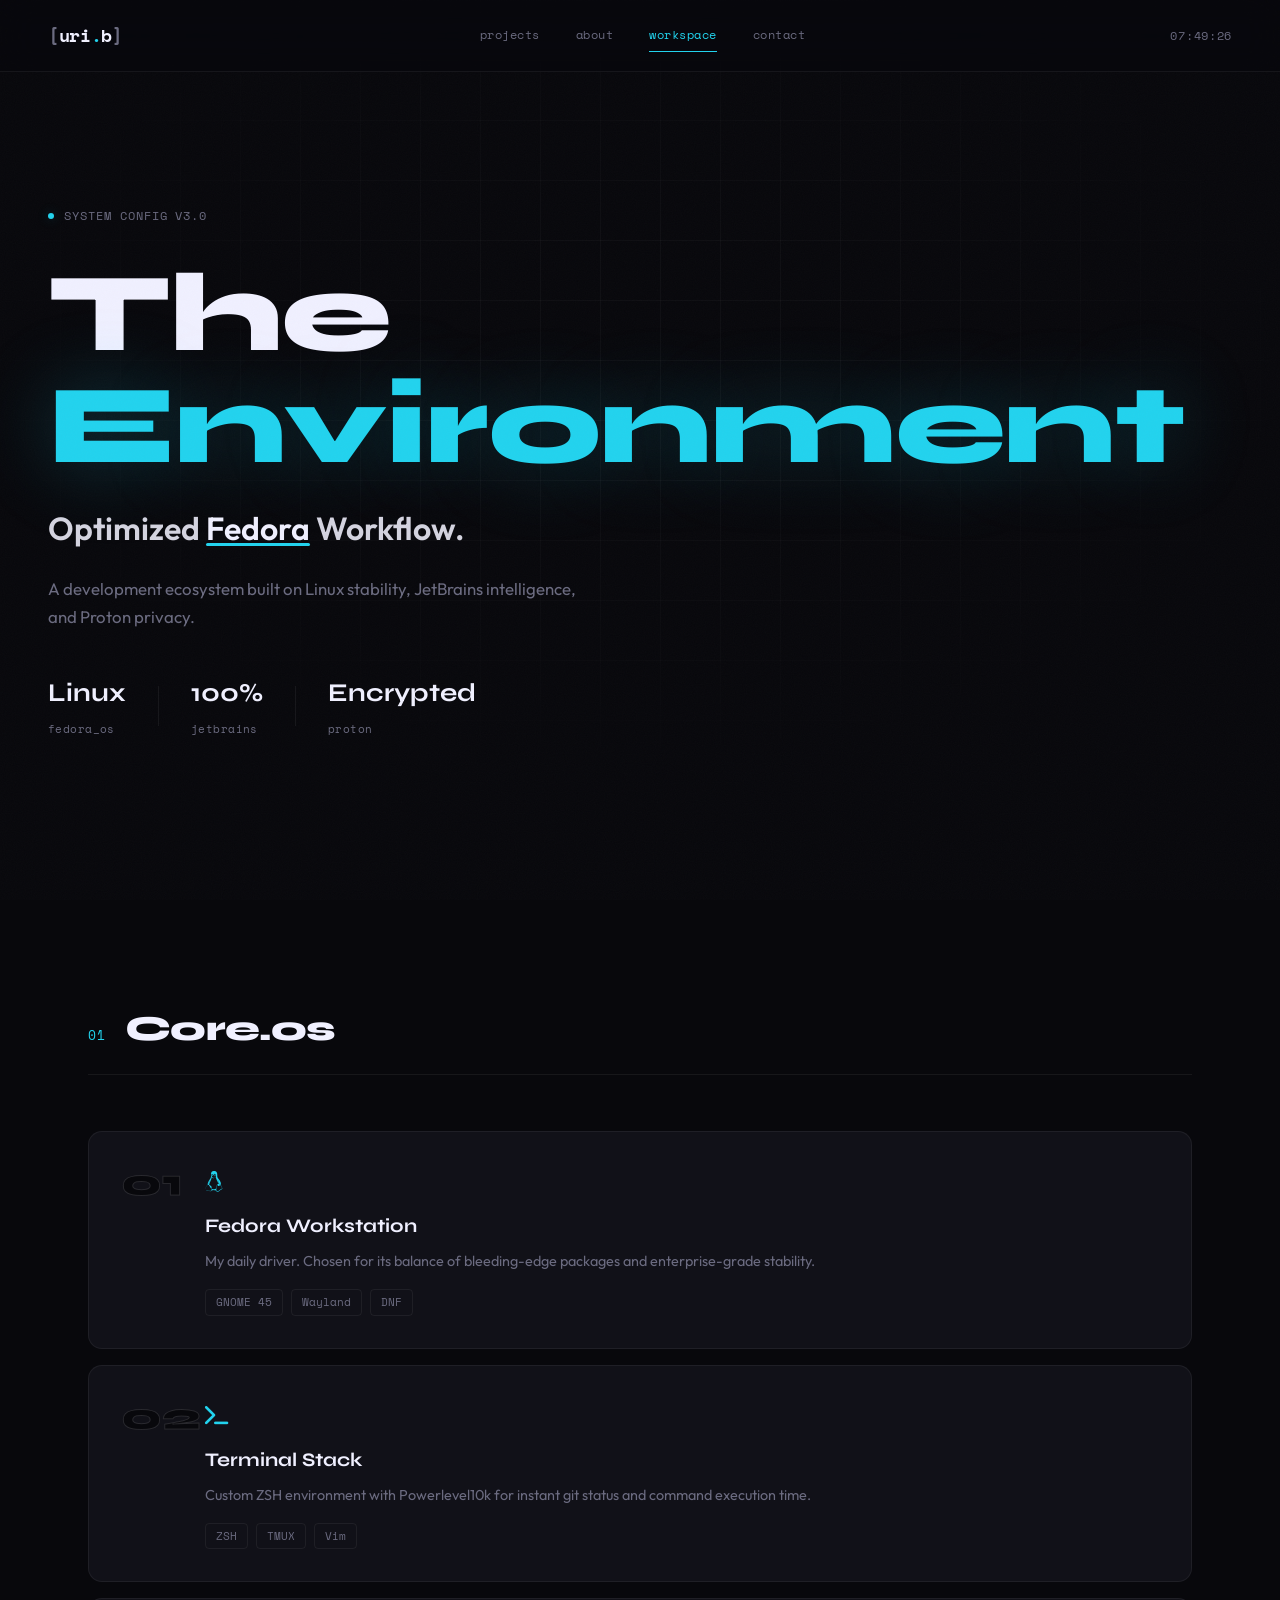
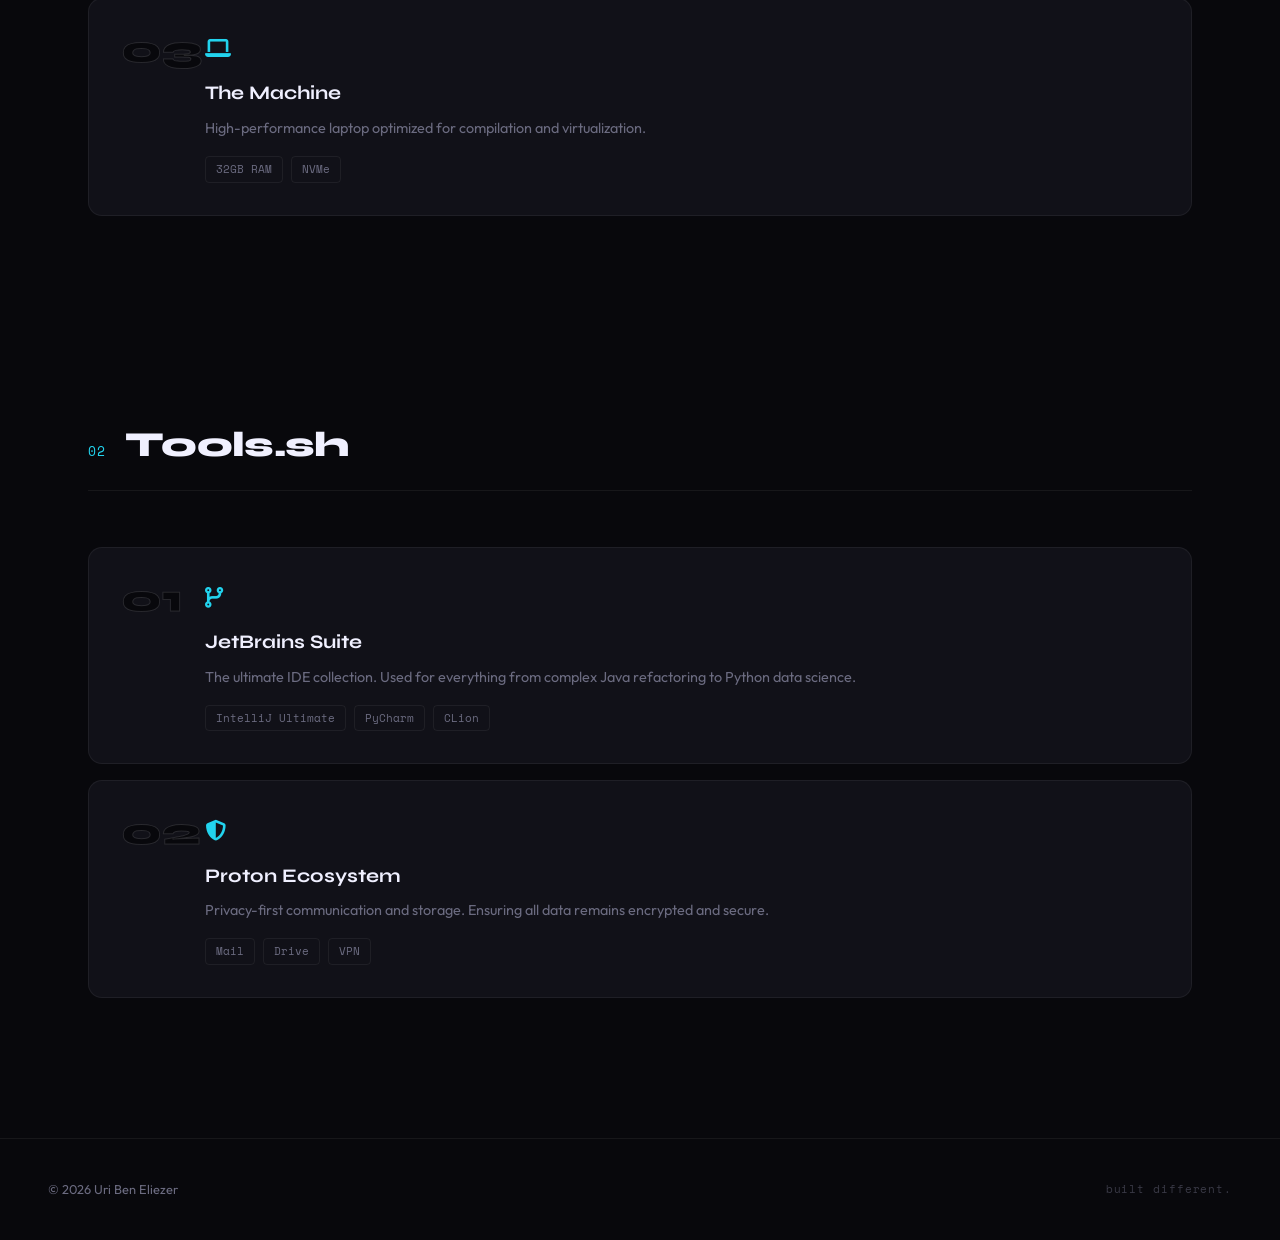
==== commit 32bf0f1e: "Add files via upload" ====
--- a/setup.html
+++ b/setup.html
@@ -6,95 +6,172 @@
     <title>Uri Ben Eliezer | Workspace</title>
     <link rel="stylesheet" href="styles.css">
     <link rel="stylesheet" href="https://cdnjs.cloudflare.com/ajax/libs/font-awesome/6.4.0/css/all.min.css">
-    <link href="https://fonts.googleapis.com/css2?family=Inter:wght@300;400;500;600;700;800&family=JetBrains+Mono:wght@400;500&display=swap" rel="stylesheet">
+    <link href="https://fonts.googleapis.com/css2?family=Syne:wght@400;500;600;700;800&family=Space+Mono:wght@400;700&family=Outfit:wght@300;400;500;600;700&display=swap" rel="stylesheet">
 </head>
 <body class="theme-workspace">
 
-<nav class="nav">
-    <div class="container nav-container">
-        <a href="index.html" class="logo">URIB<span class="text-accent">.DEV</span></a>
+<div class="grain"></div>
+<div class="cursor-glow" id="cursorGlow"></div>
 
-        <div class="nav-links">
-            <a href="index.html#work" class="nav-link">Projects</a>
-            <a href="index.html#about" class="nav-link">About</a>
-            <a href="setup.html" class="nav-link active">Workspace</a>
-            <a href="index.html#contact" class="nav-link">Contact</a>
+<nav class="nav" id="mainNav">
+    <div class="nav-inner">
+        <a href="index.html" class="logo">
+            <span class="logo-bracket">[</span>uri<span class="logo-dot">.</span>b<span class="logo-bracket">]</span>
+        </a>
+
+        <div class="nav-links" id="navLinks">
+            <a href="index.html#work" class="nav-link" data-text="projects">projects</a>
+            <a href="index.html#about" class="nav-link" data-text="about">about</a>
+            <a href="setup.html" class="nav-link active" data-text="workspace">workspace</a>
+            <a href="index.html#contact" class="nav-link" data-text="contact">contact</a>
         </div>
 
-        <div class="hamburger">
-            <i class="fas fa-bars"></i>
-        </div>
+        <div class="nav-time" id="navTime"></div>
+
+        <button class="hamburger" id="hamburger" aria-label="Menu">
+            <span></span><span></span><span></span>
+        </button>
     </div>
 </nav>
 
 <main>
-    <header class="hero container">
-        <div class="fade-in">
-            <div class="status-badge">System Config v3.0</div>
-            <h1 class="hero-name">The Environment</h1>
-            <h2 class="hero-subtitle">Optimized <span class="highlight">Fedora</span> Workflow.</h2>
+    <header class="hero">
+        <div class="hero-bg-grid"></div>
+        <div class="hero-content">
+            <div class="hero-tag">
+                <span class="tag-dot"></span>
+                <span class="tag-text">System Config v3.0</span>
+            </div>
+
+            <h1 class="hero-name" data-text="The Environment">
+                <span class="name-line">The</span>
+                <span class="name-line name-accent">Environment</span>
+            </h1>
+
+            <p class="hero-role">
+                Optimized <span class="role-highlight">Fedora</span> Workflow.
+            </p>
+
             <p class="hero-desc">
                 A development ecosystem built on Linux stability, JetBrains intelligence, and Proton privacy.
             </p>
 
-            <div class="stats-row">
-                <div class="stat-item"><span class="stat-number">Linux</span><span class="stat-label">Fedora OS</span></div>
-                <div class="stat-item"><span class="stat-number">100%</span><span class="stat-label">JetBrains</span></div>
-                <div class="stat-item"><span class="stat-number">Encrypted</span><span class="stat-label">Proton</span></div>
+            <div class="hero-stats">
+                <div class="stat">
+                    <span class="stat-val">Linux</span>
+                    <span class="stat-key">fedora_os</span>
+                </div>
+                <div class="stat-divider"></div>
+                <div class="stat">
+                    <span class="stat-val">100%</span>
+                    <span class="stat-key">jetbrains</span>
+                </div>
+                <div class="stat-divider"></div>
+                <div class="stat">
+                    <span class="stat-val">Encrypted</span>
+                    <span class="stat-key">proton</span>
+                </div>
             </div>
         </div>
     </header>
 
-    <section class="section container">
-        <h2 class="section-title fade-in">Core.os</h2>
-        <div class="grid">
-            <article class="card fade-in">
-                <div class="card-header"><i class="fab fa-linux card-icon"></i></div>
-                <h3 class="card-title">Fedora Workstation</h3>
-                <p class="card-desc">My daily driver. Chosen for its balance of bleeding-edge packages and enterprise-grade stability.</p>
-                <div class="tech-tags"><span class="tag">GNOME 45</span><span class="tag">Wayland</span><span class="tag">DNF</span></div>
+    <!-- CORE OS -->
+    <section class="section">
+        <div class="section-header">
+            <span class="section-index">01</span>
+            <h2 class="section-title">Core.os</h2>
+        </div>
+
+        <div class="projects-grid">
+            <article class="project-card" data-anim>
+                <div class="project-number">01</div>
+                <div class="project-body">
+                    <div class="project-icon"><i class="fab fa-linux"></i></div>
+                    <h3>Fedora Workstation</h3>
+                    <p>My daily driver. Chosen for its balance of bleeding-edge packages and enterprise-grade stability.</p>
+                    <div class="project-tags">
+                        <span>GNOME 45</span>
+                        <span>Wayland</span>
+                        <span>DNF</span>
+                    </div>
+                </div>
             </article>
 
-            <article class="card fade-in">
-                <div class="card-header"><i class="fas fa-terminal card-icon"></i></div>
-                <h3 class="card-title">Terminal Stack</h3>
-                <p class="card-desc">Custom ZSH environment with Powerlevel10k for instant git status and command execution time.</p>
-                <div class="tech-tags"><span class="tag">ZSH</span><span class="tag">TMUX</span><span class="tag">Vim</span></div>
+            <article class="project-card" data-anim>
+                <div class="project-number">02</div>
+                <div class="project-body">
+                    <div class="project-icon"><i class="fas fa-terminal"></i></div>
+                    <h3>Terminal Stack</h3>
+                    <p>Custom ZSH environment with Powerlevel10k for instant git status and command execution time.</p>
+                    <div class="project-tags">
+                        <span>ZSH</span>
+                        <span>TMUX</span>
+                        <span>Vim</span>
+                    </div>
+                </div>
             </article>
 
-            <article class="card fade-in">
-                <div class="card-header"><i class="fas fa-laptop card-icon"></i></div>
-                <h3 class="card-title">The Machine</h3>
-                <p class="card-desc">High-performance laptop optimized for compilation and virtualization.</p>
-                <div class="tech-tags"><span class="tag">32GB RAM</span><span class="tag">NVMe</span></div>
+            <article class="project-card" data-anim>
+                <div class="project-number">03</div>
+                <div class="project-body">
+                    <div class="project-icon"><i class="fas fa-laptop"></i></div>
+                    <h3>The Machine</h3>
+                    <p>High-performance laptop optimized for compilation and virtualization.</p>
+                    <div class="project-tags">
+                        <span>32GB RAM</span>
+                        <span>NVMe</span>
+                    </div>
+                </div>
             </article>
         </div>
     </section>
 
-    <section class="section container">
-        <h2 class="section-title fade-in">Tools.sh</h2>
-        <div class="grid">
-            <article class="card fade-in">
-                <div class="card-header"><i class="fas fa-code-branch card-icon"></i></div>
-                <h3 class="card-title">JetBrains Suite</h3>
-                <p class="card-desc">The ultimate IDE collection. Used for everything from complex Java refactoring to Python data science.</p>
-                <div class="tech-tags"><span class="tag">IntelliJ Ultimate</span><span class="tag">PyCharm</span><span class="tag">CLion</span></div>
+    <!-- TOOLS -->
+    <section class="section">
+        <div class="section-header">
+            <span class="section-index">02</span>
+            <h2 class="section-title">Tools.sh</h2>
+        </div>
+
+        <div class="projects-grid">
+            <article class="project-card" data-anim>
+                <div class="project-number">01</div>
+                <div class="project-body">
+                    <div class="project-icon"><i class="fas fa-code-branch"></i></div>
+                    <h3>JetBrains Suite</h3>
+                    <p>The ultimate IDE collection. Used for everything from complex Java refactoring to Python data science.</p>
+                    <div class="project-tags">
+                        <span>IntelliJ Ultimate</span>
+                        <span>PyCharm</span>
+                        <span>CLion</span>
+                    </div>
+                </div>
             </article>
 
-            <article class="card fade-in">
-                <div class="card-header"><i class="fas fa-shield-alt card-icon"></i></div>
-                <h3 class="card-title">Proton Ecosystem</h3>
-                <p class="card-desc">Privacy-first communication and storage. Ensuring all data remains encrypted and secure.</p>
-                <div class="tech-tags"><span class="tag">Mail</span><span class="tag">Drive</span><span class="tag">VPN</span></div>
+            <article class="project-card" data-anim>
+                <div class="project-number">02</div>
+                <div class="project-body">
+                    <div class="project-icon"><i class="fas fa-shield-alt"></i></div>
+                    <h3>Proton Ecosystem</h3>
+                    <p>Privacy-first communication and storage. Ensuring all data remains encrypted and secure.</p>
+                    <div class="project-tags">
+                        <span>Mail</span>
+                        <span>Drive</span>
+                        <span>VPN</span>
+                    </div>
+                </div>
             </article>
         </div>
     </section>
 </main>
 
 <footer class="footer">
-    <p>&copy; <span id="year"></span> Uri Ben Eliezer.</p>
+    <div class="footer-inner">
+        <span>&copy; <span id="year"></span> Uri Ben Eliezer</span>
+        <span class="footer-tag">built different.</span>
+    </div>
 </footer>
 
 <script src="script.js"></script>
 </body>
-</html>+</html>
--- a/styles.css
+++ b/styles.css
@@ -1,204 +1,954 @@
-/* --- 🎨 THEME CONTROLLER --- */
+/* ═══════════════════════════════════════════════
+   URI.B — PERSONAL SITE
+   Aesthetic: Terminal Noir × Liquid Glass
+   ═══════════════════════════════════════════════ */
+
 :root {
-    --font-main: 'Inter', sans-serif;
-    --font-mono: 'JetBrains Mono', monospace;
-
-    --bg-main: #101216;
-    --bg-card: #16181d;
-    --bg-nav: rgba(16, 18, 22, 0.95); /* High opacity prevents "mixing" */
-
-    --text-primary: #e0e6f2;
-    --text-muted: #94a3b8;
-    --text-white: #ffffff;
-    --border: rgba(255, 255, 255, 0.08);
-
-    --easing: cubic-bezier(0.16, 1, 0.3, 1);
-
-    /* DEFAULT THEME (Electric Mint) */
-    --accent: #00FF85;
-    --accent-glow: rgba(0, 255, 133, 0.2);
-}
-
-/* WORKSPACE THEME (System Cyan) */
+    --font-display: 'Syne', sans-serif;
+    --font-body: 'Outfit', sans-serif;
+    --font-mono: 'Space Mono', monospace;
+
+    --bg: #08080c;
+    --bg-elevated: #0e0e14;
+    --bg-card: #111118;
+    --bg-card-hover: #16161f;
+
+    --text: #d4d4e0;
+    --text-dim: #6b6b80;
+    --text-bright: #f0f0ff;
+    --border: rgba(255, 255, 255, 0.06);
+    --border-hover: rgba(255, 255, 255, 0.12);
+
+    /* Warm amber accent — distinctive, not the typical green/blue */
+    --accent: #f5a623;
+    --accent-soft: rgba(245, 166, 35, 0.15);
+    --accent-glow: rgba(245, 166, 35, 0.3);
+
+    --ease-out: cubic-bezier(0.16, 1, 0.3, 1);
+    --ease-spring: cubic-bezier(0.34, 1.56, 0.64, 1);
+}
+
 body.theme-workspace {
-    --accent: #00F0FF;
-    --accent-glow: rgba(0, 240, 255, 0.25);
-}
-
-/* --- RESET --- */
+    --accent: #22d3ee;
+    --accent-soft: rgba(34, 211, 238, 0.12);
+    --accent-glow: rgba(34, 211, 238, 0.25);
+}
+
+/* ── RESET ── */
 *, *::before, *::after { margin: 0; padding: 0; box-sizing: border-box; }
 html { scroll-behavior: smooth; }
 
 body {
-    background-color: var(--bg-main);
-    color: var(--text-primary);
-    font-family: var(--font-main);
+    background: var(--bg);
+    color: var(--text);
+    font-family: var(--font-body);
+    line-height: 1.65;
+    overflow-x: hidden;
+    cursor: default;
+}
+
+a { text-decoration: none; color: inherit; }
+ul { list-style: none; }
+button { border: none; background: none; cursor: pointer; font: inherit; color: inherit; }
+strong { color: var(--text-bright); font-weight: 600; }
+
+::selection {
+    background: var(--accent);
+    color: var(--bg);
+}
+
+/* ── GRAIN OVERLAY ── */
+.grain {
+    position: fixed;
+    inset: 0;
+    z-index: 9999;
+    pointer-events: none;
+    opacity: 0.025;
+    background-image: url("data:image/svg+xml,%3Csvg viewBox='0 0 256 256' xmlns='http://www.w3.org/2000/svg'%3E%3Cfilter id='noise'%3E%3CfeTurbulence type='fractalNoise' baseFrequency='0.9' numOctaves='4' stitchTiles='stitch'/%3E%3C/filter%3E%3Crect width='100%25' height='100%25' filter='url(%23noise)'/%3E%3C/svg%3E");
+    background-repeat: repeat;
+    background-size: 256px;
+}
+
+/* ── CURSOR GLOW ── */
+.cursor-glow {
+    position: fixed;
+    width: 500px;
+    height: 500px;
+    border-radius: 50%;
+    background: radial-gradient(circle, var(--accent-soft), transparent 70%);
+    pointer-events: none;
+    z-index: 1;
+    transform: translate(-50%, -50%);
+    opacity: 0;
+    transition: opacity 0.4s;
+}
+body:hover .cursor-glow { opacity: 1; }
+
+/* ── BOOT SEQUENCE ── */
+.boot-overlay {
+    position: fixed;
+    inset: 0;
+    z-index: 100000;
+    background: #000;
+    display: flex;
+    align-items: center;
+    justify-content: center;
+    animation: bootFadeOut 0.5s 3.2s ease-out forwards;
+}
+.boot-content {
+    font-family: var(--font-mono);
+    font-size: 0.8rem;
+    color: #33ff33;
+    max-width: 500px;
+    width: 90%;
+}
+.boot-line {
+    opacity: 0;
+    animation: bootLineIn 0.1s calc(var(--delay) * 0.4s + 0.3s) forwards;
+    margin-bottom: 6px;
+    white-space: nowrap;
+}
+.boot-ok { color: #33ff33; }
+.boot-progress {
+    margin-top: 16px;
+    height: 2px;
+    background: #111;
+    border-radius: 1px;
+    overflow: hidden;
+}
+.boot-bar {
+    height: 100%;
+    width: 0;
+    background: #33ff33;
+    animation: bootBarFill 1.8s 2.2s ease-out forwards;
+}
+
+@keyframes bootLineIn { to { opacity: 1; } }
+@keyframes bootBarFill { to { width: 100%; } }
+@keyframes bootFadeOut {
+    0% { opacity: 1; }
+    100% { opacity: 0; pointer-events: none; visibility: hidden; }
+}
+
+/* Disable boot for workspace page */
+.theme-workspace .boot-overlay { display: none; }
+
+/* ── NAVIGATION ── */
+.nav {
+    position: fixed;
+    top: 0;
+    width: 100%;
+    z-index: 10000;
+    padding: 0 clamp(20px, 4vw, 48px);
+    height: 72px;
+    display: flex;
+    align-items: center;
+    background: rgba(8, 8, 12, 0.6);
+    backdrop-filter: blur(20px) saturate(1.5);
+    -webkit-backdrop-filter: blur(20px) saturate(1.5);
+    border-bottom: 1px solid var(--border);
+    transition: transform 0.4s var(--ease-out), background 0.3s;
+}
+.nav.hidden { transform: translateY(-100%); }
+
+.nav-inner {
+    width: 100%;
+    max-width: 1200px;
+    margin: 0 auto;
+    display: flex;
+    align-items: center;
+    justify-content: space-between;
+}
+
+.logo {
+    font-family: var(--font-mono);
+    font-size: 1.1rem;
+    font-weight: 700;
+    letter-spacing: -0.02em;
+    color: var(--text-bright);
+    transition: 0.3s;
+}
+.logo-bracket { color: var(--text-dim); }
+.logo-dot { color: var(--accent); }
+.logo:hover { color: var(--accent); }
+
+.nav-links {
+    display: flex;
+    gap: 36px;
+}
+.nav-link {
+    font-family: var(--font-mono);
+    font-size: 0.78rem;
+    color: var(--text-dim);
+    letter-spacing: 0.04em;
+    position: relative;
+    padding: 4px 0;
+    transition: color 0.25s;
+}
+.nav-link:hover,
+.nav-link.active { color: var(--accent); }
+
+.nav-link::after {
+    content: '';
+    position: absolute;
+    bottom: -2px;
+    left: 0;
+    width: 0;
+    height: 1px;
+    background: var(--accent);
+    transition: width 0.3s var(--ease-out);
+}
+.nav-link:hover::after,
+.nav-link.active::after { width: 100%; }
+
+.nav-time {
+    font-family: var(--font-mono);
+    font-size: 0.72rem;
+    color: var(--text-dim);
+    letter-spacing: 0.06em;
+    min-width: 70px;
+    text-align: right;
+}
+
+/* Hamburger */
+.hamburger {
+    display: none;
+    flex-direction: column;
+    gap: 5px;
+    padding: 8px;
+    z-index: 10002;
+}
+.hamburger span {
+    display: block;
+    width: 22px;
+    height: 1.5px;
+    background: var(--text-bright);
+    transition: 0.3s var(--ease-out);
+    transform-origin: center;
+}
+.hamburger.open span:nth-child(1) { transform: rotate(45deg) translate(4px, 5px); }
+.hamburger.open span:nth-child(2) { opacity: 0; }
+.hamburger.open span:nth-child(3) { transform: rotate(-45deg) translate(4px, -5px); }
+
+/* ── HERO ── */
+.hero {
+    position: relative;
+    min-height: 100vh;
+    display: flex;
+    align-items: center;
+    padding: 120px clamp(20px, 4vw, 48px) 80px;
+    overflow: hidden;
+}
+
+.hero-bg-grid {
+    position: absolute;
+    inset: 0;
+    background-image:
+        linear-gradient(var(--border) 1px, transparent 1px),
+        linear-gradient(90deg, var(--border) 1px, transparent 1px);
+    background-size: 60px 60px;
+    mask-image: radial-gradient(ellipse 80% 70% at 50% 40%, black 20%, transparent 70%);
+    -webkit-mask-image: radial-gradient(ellipse 80% 70% at 50% 40%, black 20%, transparent 70%);
+    opacity: 0.5;
+}
+
+.hero-content {
+    position: relative;
+    max-width: 1200px;
+    margin: 0 auto;
+    width: 100%;
+    z-index: 2;
+}
+
+.hero-tag {
+    display: inline-flex;
+    align-items: center;
+    gap: 10px;
+    font-family: var(--font-mono);
+    font-size: 0.75rem;
+    color: var(--text-dim);
+    letter-spacing: 0.08em;
+    text-transform: uppercase;
+    margin-bottom: 32px;
+    opacity: 0;
+    animation: fadeUp 0.8s 3.5s var(--ease-out) forwards;
+}
+.theme-workspace .hero-tag { animation-delay: 0.2s; }
+
+.tag-dot {
+    width: 6px;
+    height: 6px;
+    border-radius: 50%;
+    background: var(--accent);
+    box-shadow: 0 0 12px var(--accent-glow);
+    animation: pulse 2.5s infinite;
+}
+@keyframes pulse {
+    0%, 100% { opacity: 1; transform: scale(1); }
+    50% { opacity: 0.5; transform: scale(0.85); }
+}
+
+.hero-name {
+    font-family: var(--font-display);
+    font-weight: 800;
+    line-height: 1.0;
+    letter-spacing: -0.04em;
+    margin-bottom: 20px;
+}
+.name-line {
+    display: block;
+    font-size: clamp(3.2rem, 9vw, 7rem);
+    color: var(--text-bright);
+    opacity: 0;
+    animation: nameReveal 1s var(--ease-out) forwards;
+}
+.name-line:nth-child(1) { animation-delay: 3.6s; }
+.name-line:nth-child(2) { animation-delay: 3.8s; }
+.theme-workspace .name-line:nth-child(1) { animation-delay: 0.3s; }
+.theme-workspace .name-line:nth-child(2) { animation-delay: 0.5s; }
+
+.name-accent {
+    color: var(--accent);
+    text-shadow: 0 0 80px var(--accent-glow);
+}
+
+@keyframes nameReveal {
+    from { opacity: 0; transform: translateY(40px) skewY(2deg); }
+    to { opacity: 1; transform: translateY(0) skewY(0); }
+}
+
+.hero-role {
+    font-size: clamp(1.3rem, 3vw, 2rem);
+    font-weight: 600;
+    color: var(--text);
+    margin-bottom: 20px;
+    opacity: 0;
+    animation: fadeUp 0.8s 4s var(--ease-out) forwards;
+}
+.theme-workspace .hero-role { animation-delay: 0.7s; }
+
+.role-highlight {
+    color: var(--text-bright);
+    position: relative;
+}
+.role-highlight::after {
+    content: '';
+    position: absolute;
+    bottom: 2px;
+    left: 0;
+    width: 100%;
+    height: 3px;
+    background: var(--accent);
+    border-radius: 2px;
+}
+
+.hero-desc {
+    font-size: 1.05rem;
+    color: var(--text-dim);
+    max-width: 550px;
+    line-height: 1.7;
+    margin-bottom: 40px;
+    opacity: 0;
+    animation: fadeUp 0.8s 4.15s var(--ease-out) forwards;
+}
+.theme-workspace .hero-desc { animation-delay: 0.85s; }
+
+@keyframes fadeUp {
+    from { opacity: 0; transform: translateY(20px); }
+    to { opacity: 1; transform: translateY(0); }
+}
+
+/* Hero Actions */
+.hero-actions {
+    display: flex;
+    gap: 16px;
+    margin-bottom: 60px;
+    opacity: 0;
+    animation: fadeUp 0.8s 4.3s var(--ease-out) forwards;
+}
+.theme-workspace .hero-actions { animation-delay: 1s; }
+
+.btn-primary {
+    display: inline-flex;
+    align-items: center;
+    gap: 10px;
+    padding: 14px 28px;
+    background: var(--accent);
+    color: var(--bg);
+    font-weight: 600;
+    font-size: 0.9rem;
+    border-radius: 8px;
+    transition: 0.3s var(--ease-out);
+    position: relative;
+    overflow: hidden;
+}
+.btn-primary::before {
+    content: '';
+    position: absolute;
+    inset: 0;
+    background: linear-gradient(135deg, transparent, rgba(255,255,255,0.2));
+    opacity: 0;
+    transition: opacity 0.3s;
+}
+.btn-primary:hover::before { opacity: 1; }
+.btn-primary:hover { transform: translateY(-2px); box-shadow: 0 8px 30px var(--accent-glow); }
+
+.btn-ghost {
+    display: inline-flex;
+    align-items: center;
+    padding: 14px 28px;
+    border: 1px solid var(--border);
+    color: var(--text);
+    font-weight: 500;
+    font-size: 0.9rem;
+    border-radius: 8px;
+    transition: 0.3s;
+}
+.btn-ghost:hover { border-color: var(--accent); color: var(--accent); }
+
+/* Hero Stats */
+.hero-stats {
+    display: flex;
+    align-items: center;
+    gap: 32px;
+    opacity: 0;
+    animation: fadeUp 0.8s 4.5s var(--ease-out) forwards;
+}
+.theme-workspace .hero-stats { animation-delay: 1.1s; }
+
+.stat-val {
+    display: block;
+    font-family: var(--font-display);
+    font-size: 1.6rem;
+    font-weight: 700;
+    color: var(--text-bright);
+}
+.stat-key {
+    font-family: var(--font-mono);
+    font-size: 0.68rem;
+    color: var(--text-dim);
+    letter-spacing: 0.04em;
+}
+.stat-divider {
+    width: 1px;
+    height: 40px;
+    background: var(--border);
+}
+
+/* Scroll hint */
+.hero-scroll-hint {
+    position: absolute;
+    bottom: 40px;
+    left: 50%;
+    transform: translateX(-50%);
+    display: flex;
+    flex-direction: column;
+    align-items: center;
+    gap: 8px;
+    opacity: 0;
+    animation: fadeUp 0.8s 5s var(--ease-out) forwards;
+}
+.hero-scroll-hint span {
+    font-family: var(--font-mono);
+    font-size: 0.65rem;
+    color: var(--text-dim);
+    letter-spacing: 0.15em;
+    text-transform: uppercase;
+}
+.scroll-line {
+    width: 1px;
+    height: 40px;
+    background: linear-gradient(to bottom, var(--accent), transparent);
+    animation: scrollPulse 2s infinite;
+}
+@keyframes scrollPulse {
+    0% { transform: scaleY(0); transform-origin: top; }
+    50% { transform: scaleY(1); transform-origin: top; }
+    50.01% { transform-origin: bottom; }
+    100% { transform: scaleY(0); transform-origin: bottom; }
+}
+
+/* ── SECTIONS ── */
+.section {
+    padding: 100px clamp(20px, 4vw, 48px);
+    max-width: 1200px;
+    margin: 0 auto;
+    scroll-margin-top: 80px;
+}
+
+.section-header {
+    display: flex;
+    align-items: baseline;
+    gap: 20px;
+    margin-bottom: 56px;
+    padding-bottom: 16px;
+    border-bottom: 1px solid var(--border);
+}
+.section-index {
+    font-family: var(--font-mono);
+    font-size: 0.8rem;
+    color: var(--accent);
+    letter-spacing: 0.04em;
+}
+.section-title {
+    font-family: var(--font-display);
+    font-size: clamp(1.6rem, 3vw, 2.2rem);
+    font-weight: 800;
+    color: var(--text-bright);
+    letter-spacing: -0.02em;
+}
+
+/* ── PROJECT CARDS ── */
+.projects-grid {
+    display: grid;
+    gap: 16px;
+}
+
+.project-card {
+    display: grid;
+    grid-template-columns: 60px 1fr auto;
+    align-items: start;
+    gap: 24px;
+    padding: 32px;
+    background: var(--bg-card);
+    border: 1px solid var(--border);
+    border-radius: 14px;
+    transition: 0.4s var(--ease-out);
+    position: relative;
+    overflow: hidden;
+    /* animation prep */
+    opacity: 0;
+    transform: translateY(30px);
+}
+.project-card.visible {
+    opacity: 1;
+    transform: translateY(0);
+}
+
+.project-card::before {
+    content: '';
+    position: absolute;
+    inset: 0;
+    background: linear-gradient(135deg, var(--accent-soft), transparent 50%);
+    opacity: 0;
+    transition: opacity 0.4s;
+}
+.project-card:hover::before { opacity: 1; }
+.project-card:hover {
+    border-color: var(--border-hover);
+    transform: translateY(-3px);
+    box-shadow: 0 20px 60px rgba(0, 0, 0, 0.4);
+}
+
+.project-number {
+    font-family: var(--font-display);
+    font-size: 2.4rem;
+    font-weight: 800;
+    color: var(--bg);
+    -webkit-text-stroke: 1px var(--border-hover);
+    line-height: 1;
+    position: relative;
+}
+
+.project-body {
+    position: relative;
+}
+.project-body h3 {
+    font-family: var(--font-display);
+    font-size: 1.2rem;
+    font-weight: 700;
+    color: var(--text-bright);
+    margin-bottom: 8px;
+}
+.project-body p {
+    font-size: 0.9rem;
+    color: var(--text-dim);
     line-height: 1.6;
-    overflow-x: hidden;
-    animation: pageFadeIn 0.5s ease-out;
-}
-
-@keyframes pageFadeIn {
-    from { opacity: 0; transform: translateY(5px); }
-    to { opacity: 1; transform: translateY(0); }
-}
-
-a { text-decoration: none; color: inherit; transition: 0.2s; }
-ul { list-style: none; }
-
-/* --- UTILITIES --- */
-.container { max-width: 1000px; margin: 0 auto; padding: 0 24px; }
-.text-accent { color: var(--accent); }
-.highlight {
-    color: var(--text-white);
-    text-decoration: underline var(--accent) 3px;
-    text-underline-offset: 5px;
-    text-decoration-skip-ink: none;
-}
-.fade-in { opacity: 0; transform: translateY(20px); transition: 0.8s var(--easing); }
-.fade-in.visible { opacity: 1; transform: translateY(0); }
-
-/* --- NAVIGATION --- */
-.nav {
-    position: fixed; top: 0; width: 100%; height: 80px;
-    background: var(--bg-nav); backdrop-filter: blur(12px);
-    border-bottom: 1px solid var(--border); z-index: 1000;
-    display: flex; align-items: center;
-}
-.nav-container {
-    display: flex; justify-content: space-between; align-items: center; width: 100%;
-}
-.logo {
-    font-family: var(--font-mono); font-weight: 800; font-size: 1.25rem;
-    letter-spacing: -0.05em; color: var(--text-primary); width: 150px;
-}
-.nav-links { display: flex; gap: 32px; }
-.nav-link {
-    font-size: 0.9rem; color: var(--text-muted); font-weight: 500;
+    margin-bottom: 16px;
+}
+
+.project-icon {
+    font-size: 1.3rem;
+    color: var(--accent);
+    margin-bottom: 12px;
+}
+
+.project-tags {
+    display: flex;
+    gap: 8px;
+    flex-wrap: wrap;
+}
+.project-tags span {
+    font-family: var(--font-mono);
+    font-size: 0.7rem;
+    padding: 3px 10px;
+    border: 1px solid var(--border);
+    border-radius: 4px;
+    color: var(--text-dim);
+    transition: 0.2s;
+}
+.project-card:hover .project-tags span {
+    border-color: var(--border-hover);
+}
+
+.project-status {
+    font-family: var(--font-mono);
+    font-size: 0.72rem;
+    color: var(--text-dim);
+    white-space: nowrap;
+    display: flex;
+    align-items: center;
+    gap: 6px;
+    padding-top: 4px;
     position: relative;
 }
-.nav-link:hover, .nav-link.active { color: var(--accent); }
-.nav-link.active::after {
-    content: ''; position: absolute; bottom: -4px; left: 0; width: 100%; height: 2px;
-    background: var(--accent); box-shadow: 0 0 10px var(--accent);
-}
-
-.hamburger { display: none; font-size: 1.5rem; color: var(--text-primary); cursor: pointer; }
-
-/* --- HERO --- */
-.hero { min-height: 85vh; display: flex; flex-direction: column; justify-content: center; padding-top: 100px; }
-.status-badge {
-    display: inline-flex; align-items: center; gap: 8px; padding: 6px 14px;
-    border-radius: 50px; background: rgba(255, 255, 255, 0.03);
-    border: 1px solid var(--border); font-size: 0.8rem; font-weight: 600;
-    margin-bottom: 24px; font-family: var(--font-mono); color: var(--text-muted);
-}
-.status-dot {
-    width: 6px; height: 6px; background: var(--accent);
-    border-radius: 50%; box-shadow: 0 0 8px var(--accent); animation: pulse 2s infinite;
-}
-@keyframes pulse { 0% { opacity: 1; } 50% { opacity: 0.5; } 100% { opacity: 1; } }
-
-.hero-name {
-    font-size: clamp(3rem, 7vw, 5rem); font-weight: 900; color: var(--accent);
-    line-height: 1.1; letter-spacing: -0.03em;
-    text-shadow: 0 0 60px var(--accent-glow); margin-bottom: 15px;
-}
-.hero-subtitle { font-size: clamp(1.5rem, 4vw, 2.5rem); font-weight: 700; margin-bottom: 24px; }
-.hero-desc { font-size: 1.1rem; color: var(--text-muted); max-width: 600px; margin-bottom: 40px; }
-
-.stats-row {
-    display: flex; gap: 40px; margin-top: 50px; border-top: 1px solid var(--border); padding-top: 30px;
-}
-.stat-item { display: flex; flex-direction: column; }
-.stat-number { font-size: 1.8rem; font-weight: 700; color: var(--text-primary); }
-.stat-label { font-size: 0.75rem; color: var(--text-muted); text-transform: uppercase; letter-spacing: 0.05em; font-family: var(--font-mono); margin-top: 5px;}
-
-/* --- BUTTONS --- */
-.btn-group { display: flex; gap: 15px; flex-wrap: wrap; }
-.btn {
-    display: inline-flex; align-items: center; gap: 10px; padding: 12px 30px;
-    border-radius: 6px; font-weight: 600; font-size: 0.95rem; cursor: pointer; transition: 0.3s;
-}
-.btn-primary { background: var(--accent); color: var(--bg-main); border: 1px solid var(--accent); }
-.btn-primary:hover { background: transparent; color: var(--accent); box-shadow: 0 0 20px var(--accent-glow); }
-.btn-outline { border: 1px solid var(--border); color: var(--text-primary); }
-.btn-outline:hover { border-color: var(--accent); color: var(--accent); }
-
-/* --- CARDS & GRID --- */
-/* CRITICAL FIX: scroll-margin-top ensures nav doesn't cover content when clicking links */
-.section {
-    padding: 100px 0;
-    scroll-margin-top: 80px;
-}
-
-.section-title { font-size: 2rem; margin-bottom: 40px; font-weight: 800; border-bottom: 1px solid var(--border); padding-bottom: 15px; }
-.grid { display: grid; grid-template-columns: repeat(auto-fit, minmax(300px, 1fr)); gap: 24px; }
-
-.card {
-    background: var(--bg-card); border: 1px solid var(--border); border-radius: 12px;
-    padding: 30px; display: flex; flex-direction: column; transition: 0.3s;
-}
-.card:hover { transform: translateY(-5px); border-color: var(--accent); }
-.card-header { display: flex; justify-content: space-between; align-items: flex-start; margin-bottom: 15px; }
-.card-icon { font-size: 1.8rem; color: var(--accent); }
-.card-title { font-size: 1.2rem; margin-bottom: 10px; font-weight: 700; }
-.card-desc { font-size: 0.9rem; color: var(--text-muted); margin-bottom: 20px; flex-grow: 1; }
-.card-link { font-size: 0.85rem; font-weight: 600; color: var(--text-muted); display: flex; align-items: center; gap: 6px; }
-
-.tech-tags { display: flex; gap: 8px; flex-wrap: wrap; margin-bottom: 20px; }
-.tag { font-size: 0.75rem; padding: 4px 10px; border: 1px solid var(--border); border-radius: 4px; color: var(--text-muted); font-family: var(--font-mono); }
-
-/* --- DEGREE WIDGET --- */
-.about-grid { display: grid; grid-template-columns: 1.2fr 0.8fr; gap: 60px; }
-
-.degree-card {
-    margin-top: 30px; background: rgba(255, 255, 255, 0.02);
-    border: 1px solid var(--border); border-radius: 10px; padding: 25px;
-}
-.degree-header { display: flex; align-items: center; gap: 15px; margin-bottom: 15px; }
-.degree-icon { font-size: 1.5rem; color: var(--accent); background: rgba(255,255,255,0.05); padding: 10px; border-radius: 8px; }
-.degree-info h4 { margin: 0; font-size: 1.1rem; }
-.degree-info p { margin: 0; font-size: 0.8rem; color: var(--text-muted); }
-.degree-percentage { margin-left: auto; font-family: var(--font-mono); font-weight: 700; color: var(--accent); }
-
-.progress-track {
-    width: 100%; height: 6px; background: rgba(255, 255, 255, 0.05);
-    border-radius: 3px; overflow: hidden; margin-bottom: 15px;
-}
-.progress-fill { height: 100%; background: var(--accent); box-shadow: 0 0 10px var(--accent-glow); transition: width 1.5s var(--easing); }
-
-.course-list summary { cursor: pointer; font-size: 0.85rem; color: var(--text-muted); outline: none; transition: 0.2s; font-family: var(--font-mono); }
-.course-list summary:hover { color: var(--accent); }
-.course-items { margin-top: 15px; padding-left: 10px; border-left: 1px solid var(--border); }
-.course-items li { display: flex; justify-content: space-between; font-size: 0.85rem; color: var(--text-primary); margin-bottom: 8px; }
-.course-score { font-family: var(--font-mono); color: var(--text-muted); font-size: 0.75rem; }
-
-/* --- CONTACT --- */
-.contact-section { text-align: center; display: flex; flex-direction: column; align-items: center; }
-.copy-email-btn {
-    background: var(--bg-card); border: 1px dashed var(--border); color: var(--text-primary);
-    padding: 15px 40px; font-size: 1.2rem; font-weight: 700; border-radius: 8px; cursor: pointer;
-    font-family: var(--font-mono); display: flex; align-items: center; gap: 10px; transition: 0.3s;
-}
-.copy-email-btn:hover { border-color: var(--accent); color: var(--accent); }
-#copy-feedback { margin-top: 10px; font-size: 0.8rem; color: var(--accent); opacity: 0; transition: 0.3s; font-family: var(--font-mono); }
-.socials { display: flex; gap: 30px; margin-top: 30px; }
-.socials a { font-size: 1.8rem; color: var(--text-muted); transition: 0.2s; }
-.socials a:hover { color: var(--accent); transform: translateY(-3px); }
-
-/* --- FOOTER --- */
-.footer { padding: 40px 0; text-align: center; color: var(--text-muted); font-size: 0.85rem; border-top: 1px solid var(--border); margin-top: 60px; }
-
-/* --- MOBILE --- */
+
+/* ── ABOUT ── */
+.about-layout {
+    display: grid;
+    grid-template-columns: 1.3fr 0.7fr;
+    gap: 60px;
+    align-items: start;
+}
+
+.about-text {
+    opacity: 0;
+    transform: translateY(30px);
+}
+.about-text.visible {
+    opacity: 1;
+    transform: translateY(0);
+    transition: 0.8s var(--ease-out);
+}
+
+.about-intro {
+    font-size: 1.05rem;
+    color: var(--text);
+    line-height: 1.7;
+    margin-bottom: 32px;
+}
+
+/* Degree Widget */
+.degree-widget {
+    background: var(--bg-card);
+    border: 1px solid var(--border);
+    border-radius: 14px;
+    padding: 28px;
+}
+.degree-top {
+    display: flex;
+    align-items: center;
+    justify-content: space-between;
+    margin-bottom: 20px;
+}
+.degree-uni {
+    display: flex;
+    align-items: center;
+    gap: 14px;
+}
+.degree-uni i {
+    font-size: 1.4rem;
+    color: var(--accent);
+    background: var(--accent-soft);
+    padding: 10px;
+    border-radius: 10px;
+}
+.degree-uni h4 {
+    font-family: var(--font-display);
+    font-size: 1rem;
+    font-weight: 700;
+    color: var(--text-bright);
+}
+.degree-uni span {
+    font-size: 0.8rem;
+    color: var(--text-dim);
+}
+.degree-pct {
+    font-family: var(--font-mono);
+    font-size: 1.5rem;
+    font-weight: 700;
+    color: var(--accent);
+}
+.degree-pct small {
+    font-size: 0.8rem;
+    color: var(--text-dim);
+}
+
+.degree-bar-track {
+    height: 4px;
+    background: rgba(255, 255, 255, 0.04);
+    border-radius: 2px;
+    overflow: hidden;
+    margin-bottom: 20px;
+}
+.degree-bar-fill {
+    height: 100%;
+    width: 0;
+    background: linear-gradient(90deg, var(--accent), var(--accent));
+    border-radius: 2px;
+    box-shadow: 0 0 12px var(--accent-glow);
+    transition: width 1.8s var(--ease-out);
+}
+.degree-bar-fill.animate {
+    width: var(--target-width);
+}
+
+.degree-courses summary {
+    font-family: var(--font-mono);
+    font-size: 0.8rem;
+    color: var(--text-dim);
+    cursor: pointer;
+    display: flex;
+    align-items: center;
+    justify-content: space-between;
+    transition: 0.2s;
+    outline: none;
+    padding: 8px 0;
+}
+.degree-courses summary:hover { color: var(--accent); }
+.degree-courses summary i {
+    font-size: 0.6rem;
+    transition: transform 0.3s var(--ease-out);
+}
+.degree-courses[open] summary i { transform: rotate(180deg); }
+
+.degree-courses ul {
+    padding-top: 12px;
+    border-top: 1px solid var(--border);
+    margin-top: 8px;
+}
+.degree-courses li {
+    display: flex;
+    justify-content: space-between;
+    align-items: center;
+    padding: 8px 0;
+    font-size: 0.88rem;
+    color: var(--text);
+}
+.degree-courses code {
+    font-family: var(--font-mono);
+    font-size: 0.72rem;
+    color: var(--accent);
+    background: var(--accent-soft);
+    padding: 2px 8px;
+    border-radius: 4px;
+}
+
+/* Skills Panel */
+.skills-panel {
+    opacity: 0;
+    transform: translateY(30px);
+}
+.skills-panel.visible {
+    opacity: 1;
+    transform: translateY(0);
+    transition: 0.8s 0.2s var(--ease-out);
+}
+
+.skills-panel h3 {
+    font-family: var(--font-display);
+    font-size: 1.1rem;
+    font-weight: 700;
+    color: var(--text-bright);
+    margin-bottom: 24px;
+}
+
+.skills-grid {
+    display: flex;
+    flex-wrap: wrap;
+    gap: 10px;
+}
+.skill-chip {
+    font-family: var(--font-mono);
+    font-size: 0.78rem;
+    padding: 8px 18px;
+    border: 1px solid var(--border);
+    border-radius: 8px;
+    color: var(--text);
+    background: var(--bg-card);
+    transition: 0.3s var(--ease-out);
+    cursor: default;
+    opacity: 0;
+    transform: translateY(10px);
+}
+.skills-panel.visible .skill-chip {
+    opacity: 1;
+    transform: translateY(0);
+    transition: 0.5s calc(var(--i) * 0.06s + 0.3s) var(--ease-out);
+}
+.skill-chip:hover {
+    border-color: var(--accent);
+    color: var(--accent);
+    background: var(--accent-soft);
+    transform: translateY(-2px);
+}
+
+/* ── CONTACT ── */
+.section-contact {
+    text-align: center;
+    display: flex;
+    flex-direction: column;
+    align-items: center;
+}
+
+.contact-box {
+    position: relative;
+    margin-bottom: 16px;
+    opacity: 0;
+    transform: translateY(30px);
+}
+.contact-box.visible {
+    opacity: 1;
+    transform: translateY(0);
+    transition: 0.8s var(--ease-out);
+}
+
+.email-btn {
+    display: flex;
+    align-items: center;
+    gap: 14px;
+    padding: 18px 36px;
+    background: var(--bg-card);
+    border: 1px dashed var(--border);
+    border-radius: 12px;
+    font-family: var(--font-mono);
+    font-size: 1.15rem;
+    font-weight: 700;
+    color: var(--text-bright);
+    transition: 0.3s var(--ease-out);
+}
+.email-btn:hover {
+    border-color: var(--accent);
+    color: var(--accent);
+    border-style: solid;
+    transform: translateY(-2px);
+    box-shadow: 0 12px 40px rgba(0, 0, 0, 0.3);
+}
+.email-copy-icon {
+    font-size: 0.85rem;
+    color: var(--text-dim);
+    transition: 0.2s;
+}
+.email-btn:hover .email-copy-icon { color: var(--accent); }
+
+.copy-toast {
+    font-family: var(--font-mono);
+    font-size: 0.75rem;
+    color: var(--accent);
+    margin-top: 12px;
+    opacity: 0;
+    transition: opacity 0.3s;
+    letter-spacing: 0.08em;
+}
+.copy-toast.show { opacity: 1; }
+
+.socials {
+    display: flex;
+    gap: 16px;
+    margin-top: 20px;
+    opacity: 0;
+    transform: translateY(30px);
+}
+.socials.visible {
+    opacity: 1;
+    transform: translateY(0);
+    transition: 0.8s 0.15s var(--ease-out);
+}
+
+.social-link {
+    display: flex;
+    align-items: center;
+    gap: 8px;
+    padding: 10px 20px;
+    border: 1px solid var(--border);
+    border-radius: 8px;
+    font-family: var(--font-mono);
+    font-size: 0.8rem;
+    color: var(--text-dim);
+    transition: 0.3s var(--ease-out);
+}
+.social-link i { font-size: 1.1rem; }
+.social-link:hover {
+    color: var(--accent);
+    border-color: var(--accent);
+    transform: translateY(-2px);
+}
+
+/* ── FOOTER ── */
+.footer {
+    padding: 40px clamp(20px, 4vw, 48px);
+    border-top: 1px solid var(--border);
+    margin-top: 40px;
+}
+.footer-inner {
+    max-width: 1200px;
+    margin: 0 auto;
+    display: flex;
+    justify-content: space-between;
+    align-items: center;
+    font-size: 0.8rem;
+    color: var(--text-dim);
+}
+.footer-tag {
+    font-family: var(--font-mono);
+    font-size: 0.7rem;
+    letter-spacing: 0.08em;
+    color: var(--text-dim);
+    opacity: 0.5;
+}
+
+/* ══════════════════════════════════
+   RESPONSIVE
+   ══════════════════════════════════ */
+
+@media (max-width: 900px) {
+    .about-layout { grid-template-columns: 1fr; gap: 40px; }
+}
+
 @media (max-width: 768px) {
-    .hamburger { display: block; }
+    .hamburger { display: flex; }
+    .nav-time { display: none; }
+
     .nav-links {
-        position: fixed; top: 0; left: 0; width: 100%; height: 100vh;
-        background: var(--bg-main); flex-direction: column; justify-content: center; align-items: center;
-        transform: translateX(100%); transition: transform 0.4s var(--easing); z-index: 1001;
+        position: fixed;
+        inset: 0;
+        background: var(--bg);
+        flex-direction: column;
+        justify-content: center;
+        align-items: center;
+        gap: 32px;
+        transform: translateX(100%);
+        transition: transform 0.5s var(--ease-out);
+        z-index: 10001;
     }
-    .nav-links.active { transform: translateX(0); }
-    .about-grid { grid-template-columns: 1fr; }
-    .stats-row { flex-wrap: wrap; }
-}+    .nav-links.open { transform: translateX(0); }
+    .nav-link { font-size: 1.4rem; }
+
+    .project-card {
+        grid-template-columns: 1fr;
+        gap: 16px;
+    }
+    .project-number {
+        font-size: 1.4rem;
+        position: absolute;
+        top: 24px;
+        right: 24px;
+    }
+    .project-status {
+        padding-top: 0;
+    }
+
+    .hero-stats {
+        flex-wrap: wrap;
+        gap: 20px;
+    }
+    .stat-divider { display: none; }
+
+    .hero-scroll-hint { display: none; }
+}
+
+@media (max-width: 480px) {
+    .name-line { font-size: clamp(2.4rem, 12vw, 3.5rem); }
+    .hero-actions { flex-direction: column; }
+    .btn-primary, .btn-ghost { width: 100%; justify-content: center; }
+}
